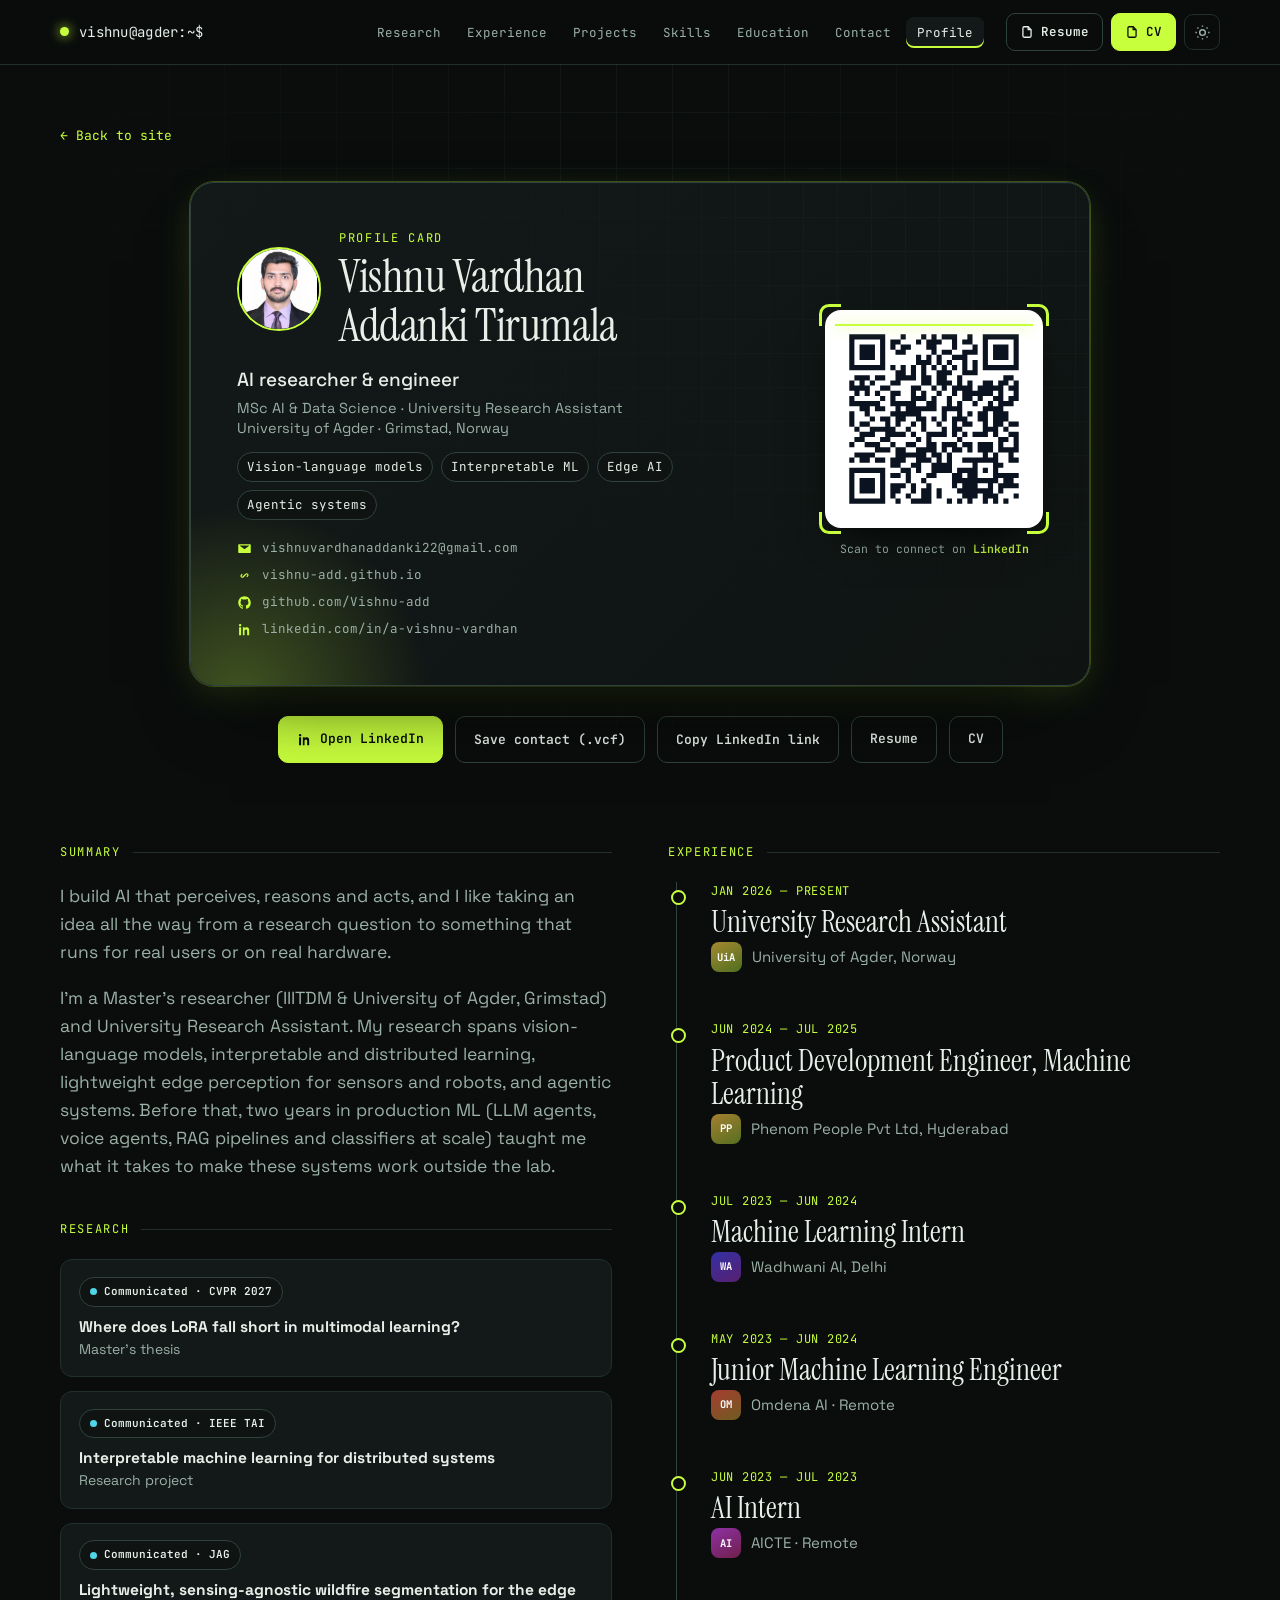
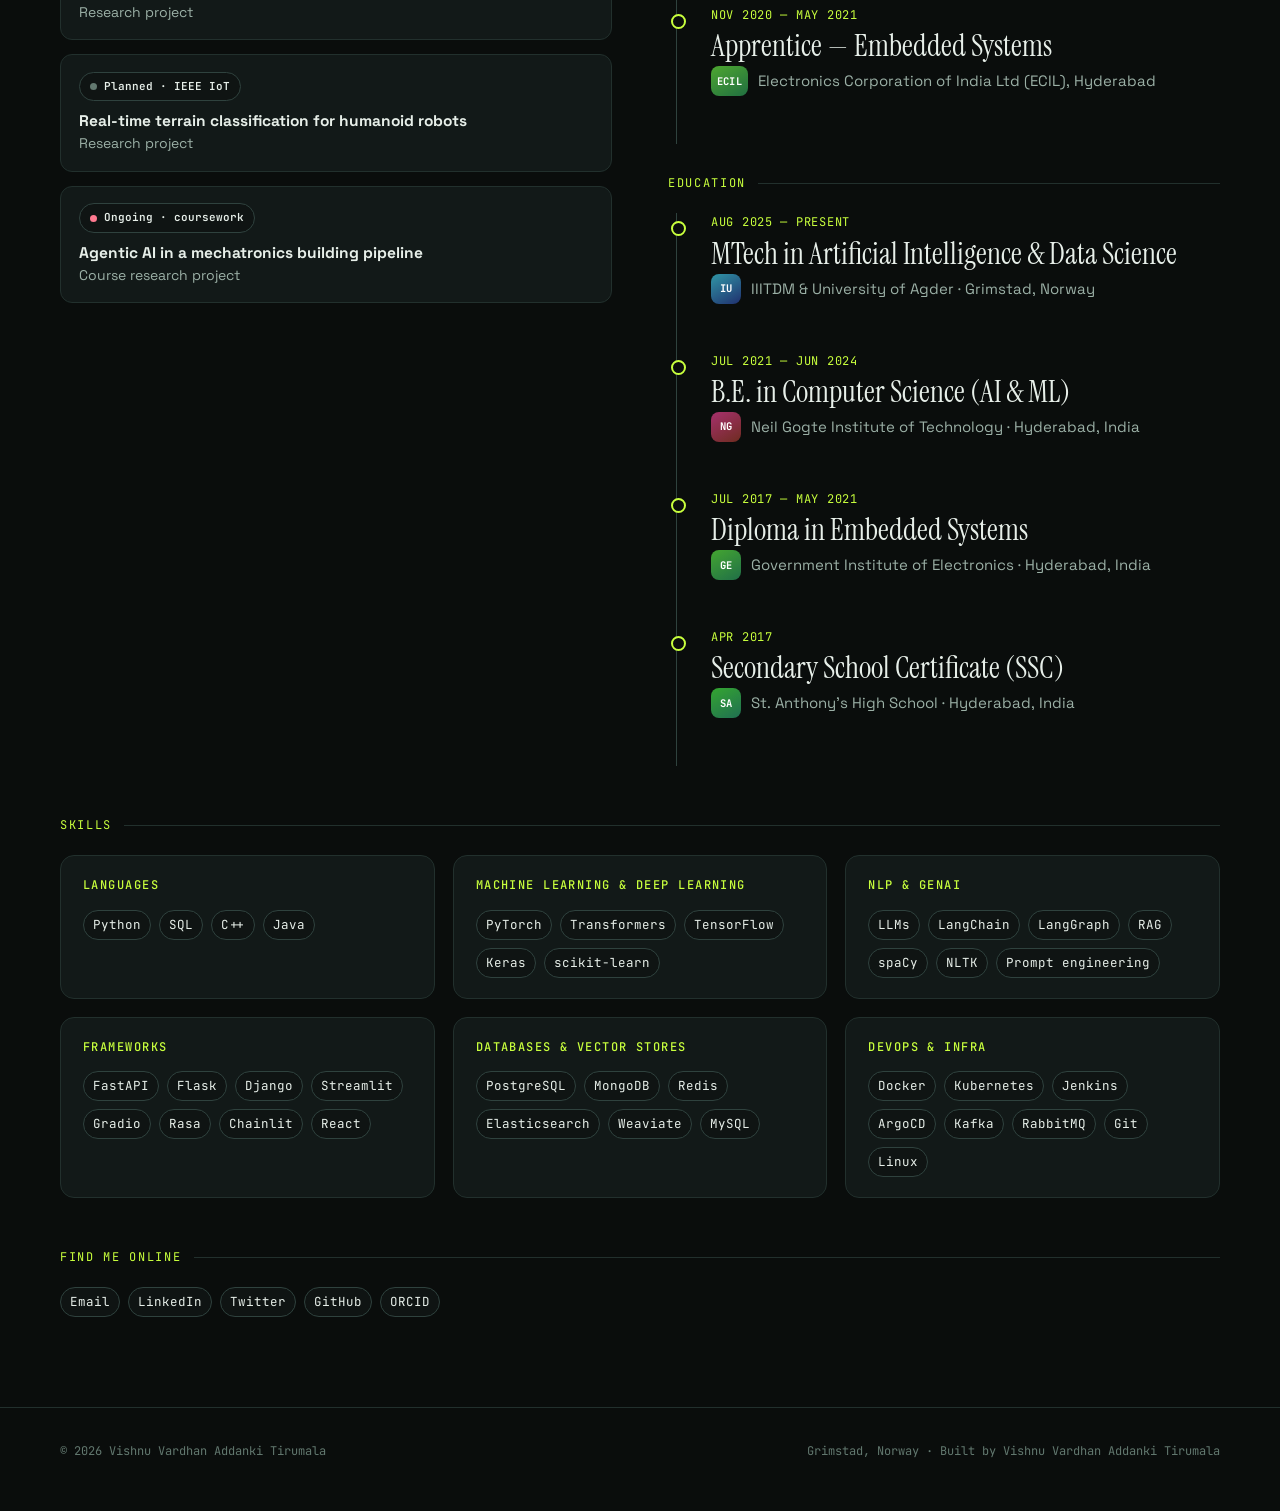
==== card.html @ 2f222a6d "Redesign research thumbnails, add profile card page with LinkedIn QR Co-Authored-By: Claude Sonnet 5" ====
<!DOCTYPE html>
<html lang="en" data-theme="dark">
<head>
<script>(function(){try{var t=localStorage.getItem('theme');if(t!=='light'&&t!=='dark'){t='dark';}document.documentElement.setAttribute('data-theme',t);}catch(e){}})();</script>
<meta charset="UTF-8">
<meta name="viewport" content="width=device-width, initial-scale=1.0">
<title>Profile card — Vishnu Vardhan Addanki Tirumala</title>
<meta name="description" content="AI researcher working on vision-language models, interpretable ML, edge perception and agentic systems. MSc AI & Data Science, University of Agder.">
<meta property="og:title" content="Vishnu Vardhan Addanki Tirumala — AI researcher">
<meta property="og:description" content="AI researcher working on vision-language models, interpretable ML, edge perception and agentic systems. MSc AI & Data Science, University of Agder.">
<meta property="og:image" content="assets/vishnu.jpg">
<link rel="icon" href="data:image/svg+xml,%3Csvg xmlns='http://www.w3.org/2000/svg' viewBox='0 0 32 32'%3E%3Crect width='32' height='32' rx='8' fill='%230a0d0c'/%3E%3Ccircle cx='16' cy='16' r='6' fill='%23c8ff3d'/%3E%3C/svg%3E">
<link rel="preconnect" href="https://fonts.googleapis.com">
<link rel="preconnect" href="https://fonts.gstatic.com" crossorigin>
<link href="https://fonts.googleapis.com/css2?family=Instrument+Serif:ital@0;1&family=JetBrains+Mono:wght@400;500;600&family=Space+Grotesk:wght@400;500;600&display=swap" rel="stylesheet">
<link rel="stylesheet" href="style.css">
</head>
<body data-page="card">
<nav class="top" id="nav"></nav>
<main id="app"></main>
<footer id="footer"></footer>
<script src="app.js"></script>
</body>
</html>
---- style.css ----
/* ============================================================
   Vishnu Vardhan Addanki Tirumala — research portfolio
   "Lab notebook meets oscilloscope": ink-dark canvas, phosphor
   lime + signal cyan, mono labels, serif display.
   ============================================================ */
:root{
  --bg:#0a0d0c; --bg2:#0f1413; --card:#121918; --card2:#172120;
  --line:#22302d; --line2:#2f423e;
  --text:#e7efe9; --dim:#9bb0a6; --faint:#62786f;
  --acc:#c8ff3d; --acc-ink:#0a0d0c; --sig:#4fd6e8; --warn:#ffb454; --pink:#ff7a90;
  --glow:0 0 0 1px rgba(200,255,61,.25),0 10px 40px -10px rgba(200,255,61,.25);
  --serif:'Instrument Serif',Georgia,'Times New Roman',serif;
  --sans:'Space Grotesk',system-ui,-apple-system,'Segoe UI',sans-serif;
  --mono:'JetBrains Mono',ui-monospace,'SFMono-Regular',Menlo,Consolas,monospace;
  --r:14px;
}
:root[data-theme="light"]{
  --bg:#eef2f9; --bg2:#e3e9f4; --card:#ffffff; --card2:#f3f6fc;
  --line:#d3dcec; --line2:#b4c1da;
  --text:#0e1a30; --dim:#43536e; --faint:#74849f;
  --acc:#2f4dff; --acc-ink:#ffffff; --sig:#0b8f86; --warn:#c45f00; --pink:#d3306b;
  --glow:0 0 0 1px rgba(47,77,255,.28),0 12px 34px -12px rgba(47,77,255,.35);
}
*{box-sizing:border-box;margin:0;padding:0}
html{scroll-behavior:smooth;scroll-padding-top:84px}
body{background:var(--bg);color:var(--text);font-family:var(--sans);font-size:17px;line-height:1.6;
  -webkit-font-smoothing:antialiased;overflow-x:hidden}
body::before{content:"";position:fixed;inset:0;pointer-events:none;z-index:0;opacity:.5;
  background-image:linear-gradient(var(--line) 1px,transparent 1px),linear-gradient(90deg,var(--line) 1px,transparent 1px);
  background-size:56px 56px;
  -webkit-mask-image:radial-gradient(ellipse at 50% 0%,#000 0%,transparent 70%);mask-image:radial-gradient(ellipse at 50% 0%,#000 0%,transparent 70%);
  opacity:.35}
a{color:inherit;text-decoration:none}
img,video,svg{max-width:100%;display:block}
::selection{background:var(--acc);color:var(--acc-ink)}
.wrap{width:min(1160px,100% - 40px);margin-inline:auto;position:relative;z-index:1}
code{font-family:var(--mono);font-size:.86em;background:var(--card2);border:1px solid var(--line);padding:1px 6px;border-radius:6px}

#progress{position:fixed;top:0;left:0;height:3px;width:0;background:linear-gradient(90deg,var(--acc),var(--sig));z-index:100}

/* ---------- nav ---------- */
nav.top{position:sticky;top:0;z-index:50;backdrop-filter:blur(14px);background:color-mix(in srgb,var(--bg) 78%,transparent);border-bottom:1px solid var(--line)}
nav.top .wrap{display:flex;align-items:center;gap:22px;height:64px}
.brand{font-family:var(--mono);font-size:14px;letter-spacing:.02em;display:flex;align-items:center;gap:10px;white-space:nowrap}
.brand i{width:9px;height:9px;border-radius:50%;background:var(--acc);box-shadow:0 0 12px var(--acc);animation:pulse 2.2s infinite}
@keyframes pulse{50%{opacity:.35;transform:scale(.8)}}
.links{display:flex;gap:4px;margin-left:auto;list-style:none}
.links a{font-family:var(--mono);font-size:12.5px;color:var(--dim);padding:7px 11px;border-radius:8px;transition:.2s}
.links a:hover,.links a.active{color:var(--text);background:var(--card)}
.links a.active{box-shadow:inset 0 -2px 0 var(--acc)}
.nav-right{display:flex;align-items:center;gap:8px}
.icon-btn{width:36px;height:36px;border-radius:9px;border:1px solid var(--line);display:grid;place-items:center;color:var(--dim);background:transparent;cursor:pointer;transition:.2s}
.icon-btn:hover{color:var(--acc);border-color:var(--acc)}
.icon-btn svg{width:17px;height:17px}
:root[data-theme="light"] .i-sun{display:none}
:root:not([data-theme="light"]) .i-moon{display:none}
.menu-toggle{display:none}


/* ---------- buttons / labels ---------- */
.btn{display:inline-flex;align-items:center;gap:8px;font-family:var(--mono);font-size:13px;font-weight:600;padding:12px 18px;border-radius:10px;border:1px solid var(--line2);color:var(--text);background:transparent;cursor:pointer;transition:.2s}
.btn:hover{border-color:var(--acc);color:var(--acc);transform:translateY(-2px)}
.btn.primary{background:var(--acc);color:var(--acc-ink);border-color:var(--acc)}
.btn.primary:hover{color:var(--acc-ink);box-shadow:var(--glow)}
.btn svg{width:15px;height:15px}
.eyebrow{font-family:var(--mono);font-size:12px;letter-spacing:.14em;text-transform:uppercase;color:var(--acc)}
.sec-head{display:flex;align-items:baseline;gap:16px;margin-bottom:14px}
.sec-head .idx{font-family:var(--mono);font-size:13px;color:var(--acc)}
h1,h2,h3{font-family:var(--serif);font-weight:400;line-height:1.05;letter-spacing:-.01em}
h2{font-size:clamp(38px,5vw,60px)}
.lede{max-width:700px;color:var(--dim);font-size:18px;margin-bottom:40px}
section{padding:96px 0;position:relative}

/* ---------- hero ---------- */
.hero{min-height:calc(100vh - 64px);display:flex;align-items:center;padding:60px 0 40px;position:relative;overflow:hidden}
#net{position:absolute;inset:0;width:100%;height:100%;z-index:0}
.hero .wrap{display:grid;grid-template-columns:1.35fr .65fr;gap:48px;align-items:center}
.hero h1{font-size:clamp(48px,8vw,104px);margin:18px 0 8px}
.hero h1 em{font-style:italic;color:var(--acc)}
.typed{font-family:var(--mono);font-size:clamp(16px,2.2vw,22px);color:var(--text);min-height:36px;margin-bottom:22px}
.typed .w{color:var(--sig);border-right:2px solid var(--sig);padding-right:3px;animation:caret .8s steps(1) infinite}
@keyframes caret{50%{border-color:transparent}}
.hero .sub{max-width:640px;color:var(--dim);font-size:18px;margin-bottom:30px}
.cta{display:flex;flex-wrap:wrap;gap:12px}
.portrait{position:relative;justify-self:center;width:min(100%,320px);aspect-ratio:1}
.portrait .ring{position:absolute;inset:-14px;border-radius:50%;border:1px dashed var(--line2);animation:spin 40s linear infinite}
.portrait .ring2{position:absolute;inset:-34px;border-radius:50%;border:1px solid var(--line);animation:spin 70s linear infinite reverse}
.portrait .ring2::after,.portrait .ring::after{content:"";position:absolute;top:8%;left:50%;width:10px;height:10px;border-radius:50%;background:var(--acc);box-shadow:0 0 14px var(--acc)}
.portrait .ring2::after{background:var(--sig);box-shadow:0 0 14px var(--sig);top:auto;bottom:6%}
@keyframes spin{to{transform:rotate(360deg)}}
.portrait img{width:100%;height:100%;object-fit:cover;border-radius:50%;border:3px solid var(--line2);filter:saturate(.95) contrast(1.03)}
.portrait .tag{position:absolute;font-family:var(--mono);font-size:11px;background:var(--card);border:1px solid var(--line2);padding:5px 9px;border-radius:7px;color:var(--dim);animation:float 6s ease-in-out infinite}
.portrait .t1{left:-28px;top:12%}.portrait .t2{right:-34px;top:46%;animation-delay:-2s}.portrait .t3{left:6%;bottom:-6px;animation-delay:-4s}
.portrait .tag b{color:var(--acc);font-weight:500}
@keyframes float{50%{transform:translateY(-8px)}}
.stats{display:grid;grid-template-columns:repeat(4,1fr);gap:0;margin-top:56px;border:1px solid var(--line);border-radius:var(--r);background:color-mix(in srgb,var(--card) 80%,transparent);backdrop-filter:blur(6px);overflow:hidden}
.stat{padding:22px 24px;border-right:1px solid var(--line)}
.stat:last-child{border:0}
.stat b{display:block;font-family:var(--serif);font-size:52px;line-height:1;color:var(--acc)}
.stat span{display:block;font-size:14px;margin-top:6px}
.stat small{font-family:var(--mono);font-size:11px;color:var(--faint)}
.scroll-hint{position:absolute;bottom:14px;left:50%;font-family:var(--mono);font-size:11px;color:var(--faint);letter-spacing:.2em;z-index:1;display:none}

/* marquee */
.marquee{border-block:1px solid var(--line);background:var(--bg2);overflow:hidden;position:relative;z-index:1}
.marquee .track{display:flex;gap:44px;width:max-content;padding:16px 0;animation:marq 38s linear infinite;font-family:var(--mono);font-size:13px;color:var(--dim);text-transform:uppercase;letter-spacing:.12em}
.marquee:hover .track{animation-play-state:paused}
.marquee span::before{content:"◆";color:var(--acc);margin-right:44px;font-size:9px;vertical-align:middle}
@keyframes marq{to{transform:translateX(-50%)}}

/* ---------- about ---------- */
.about-grid{display:grid;grid-template-columns:1fr 1fr;gap:56px;align-items:start}
.about-grid p{color:var(--dim);margin-bottom:18px;font-size:18px}
.about-grid p:first-child{color:var(--text);font-family:var(--serif);font-size:30px;line-height:1.2}
.term{background:#070a09;border:1px solid var(--line2);border-radius:var(--r);font-family:var(--mono);font-size:13px;overflow:hidden;box-shadow:0 30px 60px -30px #000}
:root[data-theme="light"] .term{background:#0e1a30;color:#dfe7f5;border-color:#243556}
.term-bar{display:flex;gap:7px;padding:11px 14px;border-bottom:1px solid #1d2a26;align-items:center;color:#7d948a;font-size:11.5px}
.term-bar i{width:10px;height:10px;border-radius:50%;background:#2a3a35}
.term-bar i:nth-child(1){background:#ff5f57}.term-bar i:nth-child(2){background:#febc2e}.term-bar i:nth-child(3){background:#28c840}
.term-bar span{margin-left:8px}
.term pre{padding:18px 18px 22px;white-space:pre-wrap;line-height:1.75;color:#cfe0d6}
.term .k{color:#c8ff3d}.term .s{color:#4fd6e8}.term .c{color:#62786f}.term .n{color:#ffb454}

/* ---------- research cards ---------- */
.r-grid{display:grid;grid-template-columns:repeat(6,1fr);gap:22px}
.r-card{grid-column:span 2;background:var(--card);border:1px solid var(--line);border-radius:var(--r);overflow:hidden;display:flex;flex-direction:column;transition:transform .25s,border-color .25s,box-shadow .25s;will-change:transform}
.r-card:nth-child(1),.r-card:nth-child(2){grid-column:span 3}
.r-card:hover{border-color:var(--acc);box-shadow:var(--glow)}
.r-thumb{position:relative;aspect-ratio:16/9;background:radial-gradient(120% 120% at 20% 0%,var(--card2),var(--bg2));border-bottom:1px solid var(--line);overflow:hidden}
.r-card:nth-child(1) .r-thumb,.r-card:nth-child(2) .r-thumb{aspect-ratio:2/1}
.r-thumb svg{width:100%;height:100%}
.r-thumb::after{content:"";position:absolute;inset:0;background:linear-gradient(transparent 60%,color-mix(in srgb,var(--card) 70%,transparent));pointer-events:none}
.r-top{display:flex;align-items:center;gap:10px;flex-wrap:wrap}
.badge{font-family:var(--mono);font-size:11px;font-weight:600;padding:5px 10px;border-radius:99px;display:inline-flex;align-items:center;gap:7px;background:var(--bg2);border:1px solid var(--line2);color:var(--text)}
.badge i{width:7px;height:7px;border-radius:50%;background:var(--warn)}
.badge.accepted i{background:var(--acc);box-shadow:0 0 8px var(--acc)}
.badge.review i{background:var(--sig);animation:pulse 1.8s infinite}
.badge.planned i{background:var(--faint)}
.badge.ongoing i{background:var(--pink);animation:pulse 1.4s infinite}
.r-body{padding:22px 24px 24px;display:flex;flex-direction:column;gap:10px;flex:1}
.r-kind{font-family:var(--mono);font-size:11.5px;color:var(--faint);text-transform:uppercase;letter-spacing:.1em}
.r-card h3{font-size:29px;line-height:1.08}
.r-card p{color:var(--dim);font-size:15.5px}
.tags{display:flex;flex-wrap:wrap;gap:7px;margin-top:auto;padding-top:8px}
.tags span,.chip{font-family:var(--mono);font-size:11.5px;padding:4px 9px;border:1px solid var(--line2);border-radius:99px;color:var(--dim);transition:.2s}
.r-venue{font-family:var(--mono);font-size:12px;color:var(--sig)}
.pub{margin-top:34px;border:1px solid var(--line);border-left:3px solid var(--acc);border-radius:10px;padding:18px 22px;background:var(--card);display:flex;gap:18px;align-items:center;flex-wrap:wrap}
.pub b{font-family:var(--serif);font-weight:400;font-size:23px;flex:1 1 360px;line-height:1.2}
.pub span{font-family:var(--mono);font-size:12px;color:var(--dim)}
.pub .ok{color:var(--acc)}

/* pipeline */
.pipe{display:grid;grid-template-columns:repeat(4,1fr);margin-top:34px;border:1px solid var(--line);border-radius:var(--r);overflow:hidden}
.pipe div{padding:16px 20px;border-right:1px solid var(--line);background:var(--card);position:relative}
.pipe div:last-child{border:0}
.pipe small{font-family:var(--mono);font-size:11px;color:var(--faint);text-transform:uppercase;letter-spacing:.1em}
.pipe b{display:block;font-family:var(--serif);font-weight:400;font-size:34px;color:var(--acc);line-height:1.1}
.pipe p{font-size:13px;color:var(--dim);line-height:1.35}

/* ---------- timeline ---------- */
.tl{position:relative;border-left:1px solid var(--line2);margin-left:8px}
.tl-item{position:relative;padding:0 0 38px 34px}
.tl-item::before{content:"";position:absolute;left:-6px;top:8px;width:11px;height:11px;border-radius:50%;background:var(--bg);border:2px solid var(--acc);transition:.2s}
.tl-item:hover::before{background:var(--acc);box-shadow:0 0 14px var(--acc)}
.tl-date{font-family:var(--mono);font-size:12px;color:var(--acc);letter-spacing:.06em}
.tl-role{font-family:var(--serif);font-size:30px;line-height:1.1;margin:4px 0}
.tl-org{display:flex;align-items:center;gap:10px;color:var(--dim);font-size:15px;margin-bottom:10px}
.logo{display:inline-grid;place-items:center;min-width:30px;height:30px;padding:0 6px;border-radius:8px;font-family:var(--mono);font-size:10.5px;font-weight:700;color:#fff;letter-spacing:.02em}
.tl-item ul{list-style:none;color:var(--dim);font-size:15.5px;max-width:780px}
.tl-item li{padding-left:20px;position:relative;margin-bottom:6px}
.tl-item li::before{content:"›";position:absolute;left:2px;color:var(--acc);font-weight:700}

/* ---------- projects ---------- */
.filters{display:flex;flex-wrap:wrap;gap:8px;margin-bottom:28px}
.filters button{font-family:var(--mono);font-size:12.5px;padding:8px 14px;border-radius:99px;border:1px solid var(--line2);background:transparent;color:var(--dim);cursor:pointer;transition:.2s}
.filters button:hover{color:var(--text);border-color:var(--text)}
.filters button.on{background:var(--acc);color:var(--acc-ink);border-color:var(--acc);font-weight:600}
.p-grid{display:grid;grid-template-columns:repeat(auto-fill,minmax(320px,1fr));gap:22px}
.p-card{background:var(--card);border:1px solid var(--line);border-radius:var(--r);overflow:hidden;display:flex;flex-direction:column;transition:transform .25s,border-color .25s,box-shadow .25s;will-change:transform}
.p-card:hover{border-color:var(--acc);box-shadow:var(--glow)}
.p-card.hide{display:none}
.p-thumb{position:relative;aspect-ratio:16/10;overflow:hidden;background:var(--bg2);border-bottom:1px solid var(--line)}
.p-thumb img,.p-thumb video{width:100%;height:100%;object-fit:cover;object-position:top;transition:transform .6s cubic-bezier(.2,.7,.2,1)}
.p-card:hover .p-thumb img,.p-card:hover .p-thumb video{transform:scale(1.06)}
.p-thumb.gen{display:grid;place-items:center}
.p-thumb.gen::before{content:"";position:absolute;inset:0;background:var(--g);opacity:.9}
.p-thumb.gen::after{content:"";position:absolute;inset:0;background-image:radial-gradient(rgba(255,255,255,.25) 1px,transparent 1px);background-size:18px 18px;animation:drift 12s linear infinite}
@keyframes drift{to{background-position:18px 18px}}
.p-thumb.gen .em{position:relative;z-index:1;font-size:56px;filter:drop-shadow(0 8px 14px rgba(0,0,0,.35));transition:transform .4s}
.p-card:hover .p-thumb.gen .em{transform:scale(1.15) rotate(-6deg)}
.p-tag{position:absolute;top:12px;left:12px;z-index:2;font-family:var(--mono);font-size:11px;font-weight:600;padding:4px 10px;border-radius:99px;background:rgba(10,13,12,.82);color:var(--acc);border:1px solid var(--line2)}
:root[data-theme="light"] .p-tag{background:rgba(255,255,255,.94)}
.p-play{position:absolute;right:12px;bottom:12px;z-index:2;font-family:var(--mono);font-size:11px;background:var(--acc);color:var(--acc-ink);padding:3px 9px;border-radius:99px;font-weight:700}
.p-body{padding:18px 20px 20px;display:flex;flex-direction:column;gap:8px;flex:1}
.p-body h3{font-family:var(--sans);font-weight:600;font-size:18px;line-height:1.3;letter-spacing:0}
.p-body p{color:var(--dim);font-size:14.5px;display:-webkit-box;-webkit-line-clamp:3;-webkit-box-orient:vertical;overflow:hidden}
.p-more{margin-top:auto;padding-top:6px;font-family:var(--mono);font-size:12px;color:var(--acc)}
.p-more::after{content:" →";transition:margin .2s}.p-card:hover .p-more::after{margin-left:6px}

/* ---------- skills ---------- */
.sk-grid{display:grid;grid-template-columns:repeat(auto-fit,minmax(300px,1fr));gap:18px}
.sk{background:var(--card);border:1px solid var(--line);border-radius:var(--r);padding:20px 22px}
.sk h4{font-family:var(--mono);font-size:12px;font-weight:500;color:var(--acc);text-transform:uppercase;letter-spacing:.12em;margin-bottom:14px}
.sk .chips{display:flex;flex-wrap:wrap;gap:8px}
.chip{font-size:12.5px;color:var(--text);background:var(--bg2)}
.chip:hover{border-color:var(--acc);color:var(--acc);transform:translateY(-2px)}

/* ---------- credentials ---------- */
.two{display:grid;grid-template-columns:1fr 1fr;gap:56px}
.sub-h{font-family:var(--mono);font-size:12px;letter-spacing:.14em;text-transform:uppercase;color:var(--acc);margin:0 0 20px;display:flex;align-items:center;gap:12px}
.sub-h::after{content:"";flex:1;height:1px;background:var(--line)}
.cards{display:grid;gap:14px}
.mini{background:var(--card);border:1px solid var(--line);border-radius:12px;padding:16px 18px;transition:.2s}
.mini:hover{border-color:var(--line2);transform:translateX(4px)}
.mini b{display:block;font-size:15.5px;line-height:1.35}
.mini small{display:block;font-family:var(--mono);font-size:11.5px;color:var(--sig);margin:2px 0 4px}
.mini p{font-size:14px;color:var(--dim)}
details.cert{background:var(--card);border:1px solid var(--line);border-radius:12px;margin-bottom:10px}
details.cert summary{cursor:pointer;list-style:none;padding:14px 18px;display:flex;align-items:center;gap:12px;font-weight:600;font-size:15px}
details.cert summary::-webkit-details-marker{display:none}
details.cert summary::after{content:"+";margin-left:auto;font-family:var(--mono);color:var(--acc);font-size:18px;transition:.2s}
details.cert[open] summary::after{transform:rotate(45deg)}
details.cert summary em{font-style:normal;font-family:var(--mono);font-size:11px;color:var(--faint)}
details.cert ul{list-style:none;padding:0 18px 14px}
details.cert li{display:flex;justify-content:space-between;gap:12px;padding:7px 0;border-top:1px solid var(--line);font-size:14px;color:var(--dim)}
details.cert li span{font-family:var(--mono);font-size:11.5px;color:var(--faint);white-space:nowrap}
.lang{display:flex;flex-wrap:wrap;gap:10px;align-items:center;margin-bottom:10px}
.lang small{font-family:var(--mono);font-size:11.5px;color:var(--faint);width:120px}

/* ---------- contact ---------- */
.contact{background:linear-gradient(135deg,var(--card),var(--bg2));border:1px solid var(--line2);border-radius:22px;padding:clamp(28px,5vw,64px);position:relative;overflow:hidden;text-align:center}
.contact::before{content:"";position:absolute;width:520px;height:520px;right:-180px;top:-220px;border-radius:50%;background:radial-gradient(circle,color-mix(in srgb,var(--acc) 30%,transparent),transparent 70%);animation:float 9s ease-in-out infinite}
.contact h2{position:relative;font-size:clamp(36px,5.4vw,68px);max-width:820px;margin:12px auto 18px}
.contact p{position:relative;max-width:640px;margin:0 auto 28px;color:var(--dim);font-size:18px}
.contact .cta{justify-content:center;position:relative}
.soc{display:flex;justify-content:center;flex-wrap:wrap;gap:10px;margin-top:26px;position:relative}
.soc a{font-family:var(--mono);font-size:12.5px;padding:8px 14px;border:1px solid var(--line2);border-radius:99px;color:var(--dim);transition:.2s;display:flex;align-items:center;gap:8px}
.soc a:hover{color:var(--acc);border-color:var(--acc)}
.soc svg{width:14px;height:14px;fill:currentColor}
footer{padding:34px 0 50px;border-top:1px solid var(--line);color:var(--faint);font-family:var(--mono);font-size:12px;position:relative;z-index:1}
footer .wrap{display:flex;justify-content:space-between;gap:16px;flex-wrap:wrap}

/* ---------- reveal ---------- */
.rv{opacity:0;transform:translateY(26px);transition:opacity .7s ease,transform .7s cubic-bezier(.2,.7,.2,1)}
.rv.in{opacity:1;transform:none}
.no-js .rv{opacity:1;transform:none}

/* ---------- SVG thumbnail animation ---------- */
.fl{stroke-dasharray:5 7;animation:dash 1.1s linear infinite}
@keyframes dash{to{stroke-dashoffset:-24}}
.blink{animation:blink 2.4s ease-in-out infinite}
@keyframes blink{50%{opacity:.25}}
.scan{animation:scan 3.6s ease-in-out infinite}
@keyframes scan{0%,100%{transform:translateX(0)}50%{transform:translateX(250px)}}
.bob{animation:float 4s ease-in-out infinite}
.orbit{animation:spin 14s linear infinite}
.orbit.r{animation-direction:reverse;animation-duration:22s}
.spin{transform-box:fill-box;transform-origin:center;animation:spin 9s linear infinite}
.spin.r{animation-direction:reverse}
.fade-o{animation:fadeo 4s ease-in-out infinite}
@keyframes fadeo{0%,35%{opacity:1}55%,85%{opacity:.08}100%{opacity:1}}

/* ---------- project / cv pages ---------- */
.page-pad{padding:56px 0 90px}
.back{font-family:var(--mono);font-size:13px;color:var(--acc)}
.proj h1{font-size:clamp(38px,6vw,72px);margin:14px 0 24px}
.prose{max-width:760px;color:var(--dim);font-size:17.5px}
.prose>div{margin-bottom:18px}
.prose strong{color:var(--text)}
.prose a{color:var(--acc);text-decoration:underline}
.fig{margin:22px 0;border:1px solid var(--line);border-radius:12px;overflow:hidden;background:var(--card);cursor:zoom-in}
.fig img,.fig video{width:100%;max-height:560px;object-fit:contain;background:var(--bg2)}
.fig figcaption{font-family:var(--mono);font-size:12px;color:var(--faint);padding:10px 14px;border-top:1px solid var(--line)}
.thumbs{display:grid;grid-template-columns:repeat(auto-fill,minmax(180px,1fr));gap:12px;margin-top:14px}
.thumbs button{border:1px solid var(--line);background:var(--card);border-radius:10px;overflow:hidden;cursor:zoom-in;color:var(--dim);font-family:var(--mono);font-size:11px;text-align:left;transition:.2s}
.thumbs button:hover{border-color:var(--acc)}
.thumbs img{aspect-ratio:4/3;width:100%;object-fit:cover;object-position:top}
.thumbs span{display:block;padding:7px 9px}
.lb{position:fixed;inset:0;background:rgba(0,0,0,.92);z-index:200;display:none;place-items:center;padding:30px}
.lb.open{display:grid}
.lb img{max-height:88vh;max-width:92vw;object-fit:contain;border-radius:8px}
.lb button{position:absolute;background:var(--card);color:var(--text);border:1px solid var(--line2);width:44px;height:44px;border-radius:50%;font-size:20px;cursor:pointer}
.lb .x{top:20px;right:20px}.lb .pv{left:20px;top:50%}.lb .nx{right:20px;top:50%}
.lb p{position:absolute;bottom:20px;font-family:var(--mono);font-size:12px;color:#aab}

/* ---------- responsive ---------- */
@media (max-width:980px){
  .links{display:none;position:absolute;top:64px;left:0;right:0;flex-direction:column;background:var(--bg);border-bottom:1px solid var(--line);padding:10px 20px 16px}
  .links.open{display:flex}
  .menu-toggle{display:grid}
  nav.top .wrap{gap:10px}.nav-right{margin-left:auto}
  .hero .wrap{grid-template-columns:1fr}
  .portrait{width:200px;order:-1;justify-self:start;margin:10px 0 10px 14px}
  .portrait .t1,.portrait .t2{display:none}
  .stats{grid-template-columns:1fr 1fr}.stat:nth-child(2){border-right:0}.stat:nth-child(-n+2){border-bottom:1px solid var(--line)}
  .about-grid,.two{grid-template-columns:1fr;gap:34px}
  .r-grid{grid-template-columns:1fr 1fr}.r-card,.r-card:nth-child(1),.r-card:nth-child(2){grid-column:span 1}
  .r-card:nth-child(5){grid-column:span 2}
  .pipe{grid-template-columns:1fr 1fr}.pipe div:nth-child(2){border-right:0}.pipe div:nth-child(-n+2){border-bottom:1px solid var(--line)}
}
@media (max-width:640px){
  body{font-size:16px}
  section{padding:68px 0}
  .r-grid{grid-template-columns:1fr}.r-card:nth-child(5){grid-column:span 1}
  .btn-nav svg{display:none}
  .btn-nav{padding:8px 10px}
  .brand span{display:none}
  .stat b{font-size:40px}
}
@media (prefers-reduced-motion:reduce){
  *{animation:none!important;transition:none!important}
  .rv{opacity:1;transform:none}
}

.cv-sec{padding:0}

/* nav doc buttons */
.btn-nav{display:inline-flex;align-items:center;gap:7px;font-family:var(--mono);font-size:12.5px;font-weight:600;background:var(--acc);color:var(--acc-ink);border:1px solid var(--acc);border-radius:9px;padding:8px 13px;transition:.2s}
.btn-nav svg{width:14px;height:14px}
.btn-nav:hover{transform:translateY(-1px);box-shadow:var(--glow)}
.btn-nav.ghost{background:transparent;color:var(--text);border-color:var(--line2)}
.btn-nav.ghost:hover{color:var(--acc);border-color:var(--acc)}
:root[data-theme="light"] body::before{opacity:.5}
:root[data-theme="light"] .term pre{color:#dfe7f5}
:root[data-theme="light"] .term .k{color:#8fb0ff}:root[data-theme="light"] .term .s{color:#5fe0d2}:root[data-theme="light"] .term .n{color:#ffc680}

/* thumbnail animation helpers */
@keyframes cyc{0%,30%{opacity:1}36%,100%{opacity:0}}
@keyframes cyc2{0%,30%{opacity:1}36%,100%{opacity:.18}}
.cyc{animation:cyc 3.6s infinite}
.fl.cyc2{animation:dash 1.1s linear infinite,cyc2 3.6s infinite}
@keyframes swing{0%,100%{transform:rotate(-24deg)}50%{transform:rotate(24deg)}}
.swing{animation:swing 1.1s ease-in-out infinite}.swing.b{animation-delay:-.55s}
@keyframes walk{to{transform:translateX(-288px)}}
.walk{animation:walk 4s linear infinite}
@keyframes cg{0%,16%{opacity:1}20%,80%{opacity:.25}84%,100%{opacity:1}}
@keyframes cgr{0%,16%{opacity:.25}20%,48%{opacity:1}52%,100%{opacity:.25}}
@keyframes ct{0%,48%{opacity:.25}52%,80%{opacity:1}84%,100%{opacity:.25}}
.cg{animation:cg 4s linear infinite}.cgr{animation:cgr 4s linear infinite}.ct{animation:ct 4s linear infinite}

.spin[style*="transform-origin"]{transform-box:view-box}

/* ---------- profile / business card ---------- */
.card-stage{margin-top:34px;display:flex;flex-direction:column;align-items:center;gap:30px}
.bcard{position:relative;width:min(900px,100%);display:grid;grid-template-columns:1fr auto;gap:36px;align-items:center;padding:clamp(24px,4vw,46px);border-radius:24px;background:linear-gradient(135deg,var(--card),var(--bg2));border:1px solid var(--line2);overflow:hidden;box-shadow:0 40px 80px -40px #000,var(--glow)}
.bcard::before{content:"";position:absolute;inset:0;background-image:linear-gradient(var(--line) 1px,transparent 1px),linear-gradient(90deg,var(--line) 1px,transparent 1px);background-size:34px 34px;opacity:.35;-webkit-mask-image:radial-gradient(ellipse at 100% 0,#000,transparent 70%);mask-image:radial-gradient(ellipse at 100% 0,#000,transparent 70%)}
.bc-glow{position:absolute;width:380px;height:380px;left:-140px;bottom:-200px;border-radius:50%;background:radial-gradient(circle,color-mix(in srgb,var(--acc) 26%,transparent),transparent 70%);animation:float 9s ease-in-out infinite}
.bc-main,.bc-qr{position:relative}
.bc-id{display:flex;gap:18px;align-items:center;margin-bottom:18px}
.bc-id img{width:84px;height:84px;border-radius:50%;object-fit:cover;border:2px solid var(--acc)}
.bc-id h1{font-size:clamp(30px,4.2vw,46px);margin-top:4px}
.bc-role{font-size:19px;font-weight:500;line-height:1.4;margin-bottom:14px}
.bc-role span{display:block;margin-top:4px;color:var(--dim);font-size:14.5px;font-weight:400}
.bc-chips{display:flex;flex-wrap:wrap;gap:8px;margin-bottom:18px}
.bc-rows{display:grid;gap:7px;font-family:var(--mono);font-size:12.5px;color:var(--dim)}
.bc-row{display:flex;gap:10px;align-items:center}
.bc-row svg{width:15px;height:15px;color:var(--acc);flex:none}
.bc-qr{display:flex;flex-direction:column;align-items:center;gap:12px;font-family:var(--mono);font-size:11.5px;color:var(--dim);text-align:center}
.bc-qr strong{color:var(--acc);font-weight:600}
.qr-tile{position:relative;background:#fff;padding:14px;border-radius:16px;box-shadow:0 18px 40px -18px #000;transition:transform .3s}
.bc-qr:hover .qr-tile{transform:scale(1.04) rotate(-1.5deg)}
.qr-tile img{width:190px;height:190px;display:block}
.qr-tile i{position:absolute;width:22px;height:22px;border:3px solid var(--acc)}
.qr-tile .c1{top:-6px;left:-6px;border-right:0;border-bottom:0;border-radius:10px 0 0 0}
.qr-tile .c2{top:-6px;right:-6px;border-left:0;border-bottom:0;border-radius:0 10px 0 0}
.qr-tile .c3{bottom:-6px;left:-6px;border-right:0;border-top:0;border-radius:0 0 0 10px}
.qr-tile .c4{bottom:-6px;right:-6px;border-left:0;border-top:0;border-radius:0 0 10px 0}
.qr-scan{position:absolute;left:10px;right:10px;top:14px;height:2px;background:var(--acc);box-shadow:0 0 14px var(--acc);animation:qrscan 2.6s ease-in-out infinite}
@keyframes qrscan{0%,100%{transform:translateY(0)}50%{transform:translateY(186px)}}
.bc-actions{justify-content:center}
.card-page .mini .badge{margin-bottom:2px}
@media (max-width:760px){.bcard{grid-template-columns:1fr;gap:26px}.bc-qr{order:-1}.qr-tile img{width:170px;height:170px}.bc-id{flex-direction:column;align-items:flex-start}}

.card-page .chips{display:flex;flex-wrap:wrap;gap:8px}
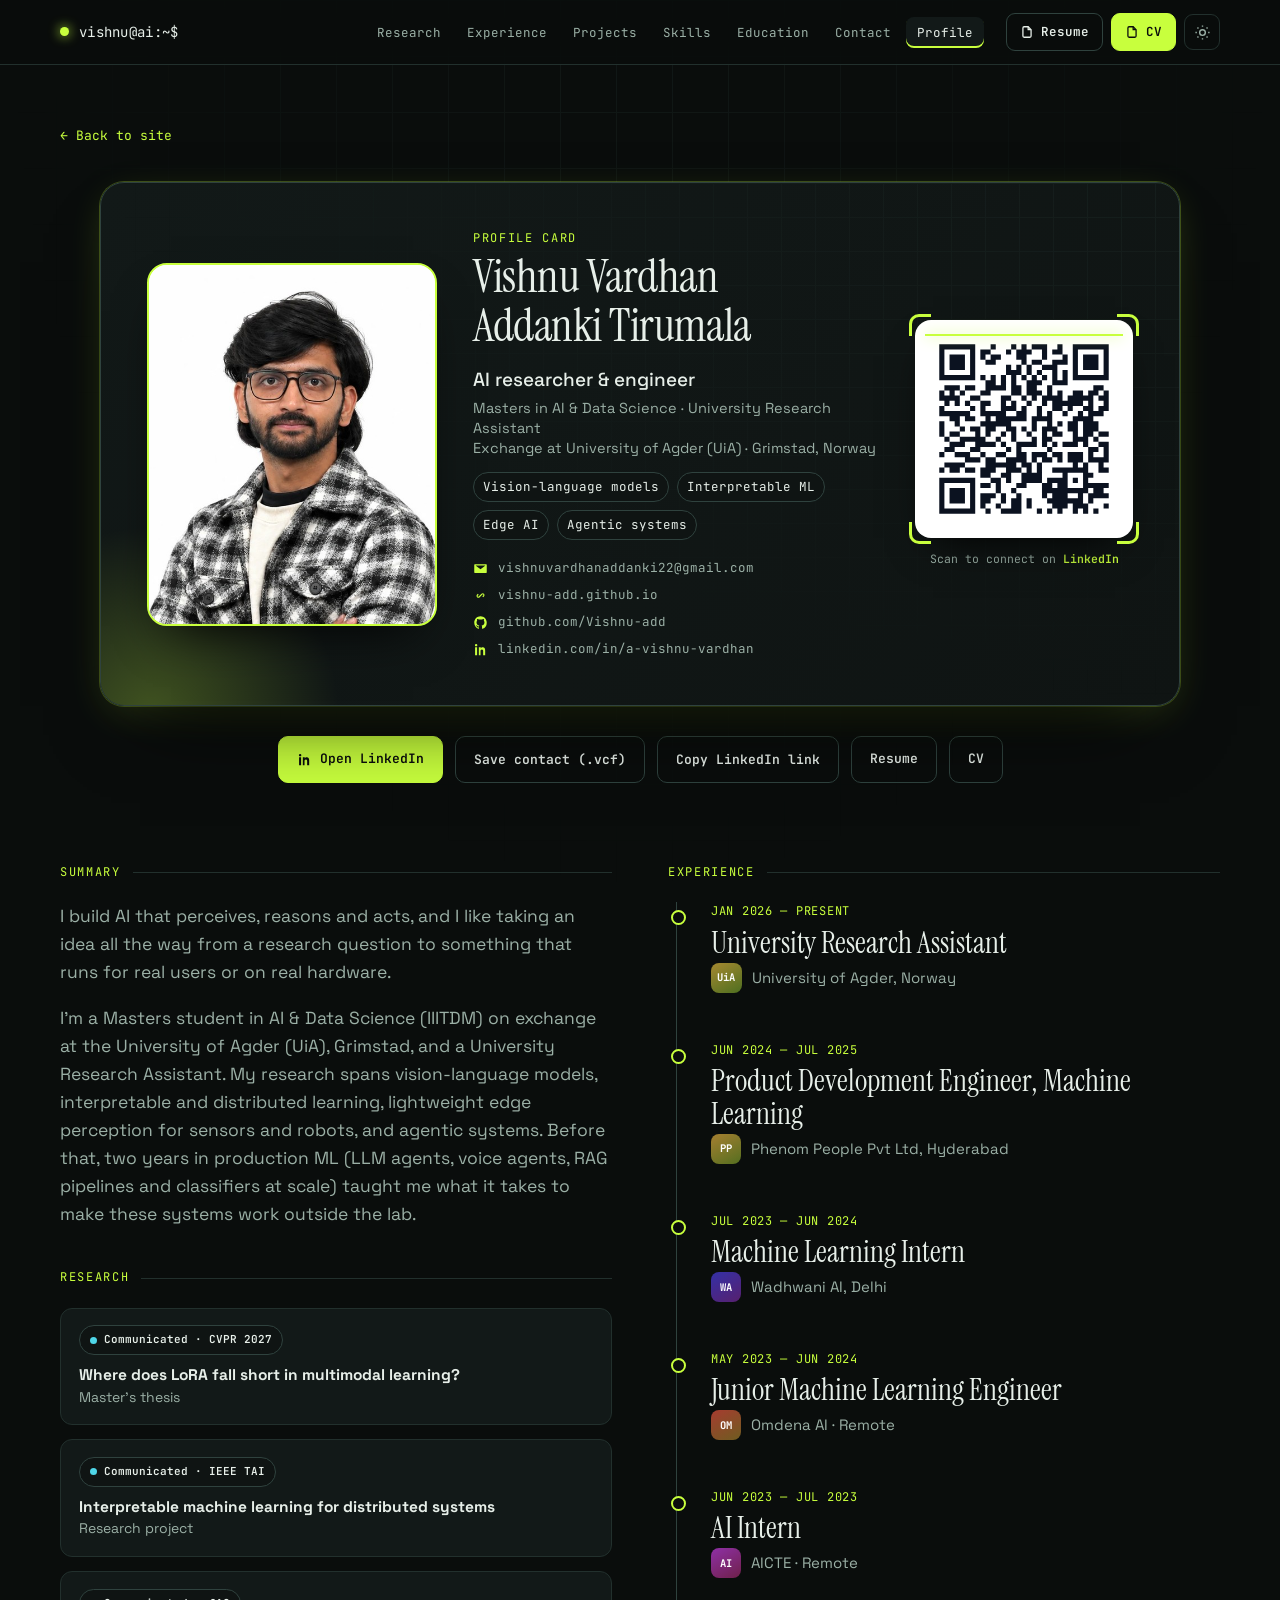
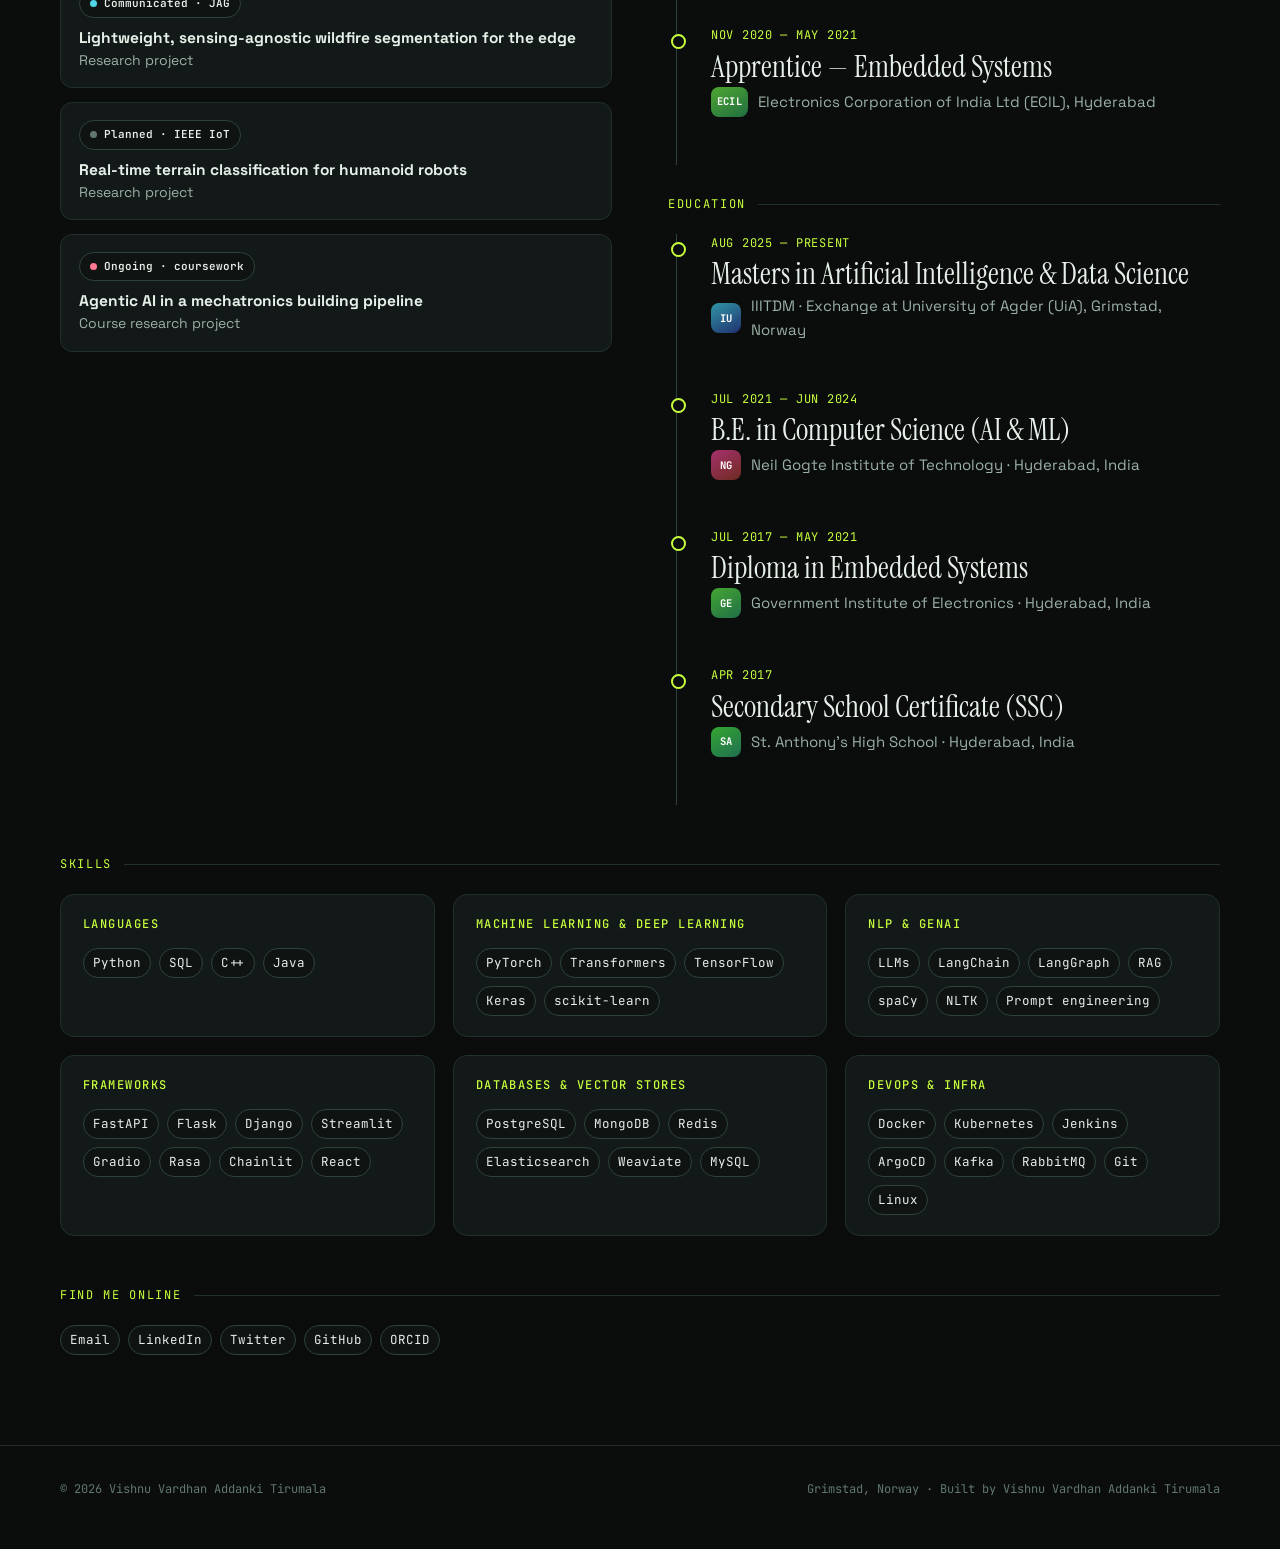
==== commit 16a276cf: "Compact research.py, vishnu@ai brand, Masters + UiA exchange wording Co-Authored-By: Claude Sonnet 5" ====
--- a/card.html
+++ b/card.html
@@ -5,9 +5,9 @@
 <meta charset="UTF-8">
 <meta name="viewport" content="width=device-width, initial-scale=1.0">
 <title>Profile card — Vishnu Vardhan Addanki Tirumala</title>
-<meta name="description" content="AI researcher working on vision-language models, interpretable ML, edge perception and agentic systems. MSc AI & Data Science, University of Agder.">
+<meta name="description" content="AI researcher working on vision-language models, interpretable ML, edge perception and agentic systems. Masters in AI & Data Science, exchange at the University of Agder (UiA).">
 <meta property="og:title" content="Vishnu Vardhan Addanki Tirumala — AI researcher">
-<meta property="og:description" content="AI researcher working on vision-language models, interpretable ML, edge perception and agentic systems. MSc AI & Data Science, University of Agder.">
+<meta property="og:description" content="AI researcher working on vision-language models, interpretable ML, edge perception and agentic systems. Masters in AI & Data Science, exchange at the University of Agder (UiA).">
 <meta property="og:image" content="assets/vishnu.jpg">
 <link rel="icon" href="data:image/svg+xml,%3Csvg xmlns='http://www.w3.org/2000/svg' viewBox='0 0 32 32'%3E%3Crect width='32' height='32' rx='8' fill='%230a0d0c'/%3E%3Ccircle cx='16' cy='16' r='6' fill='%23c8ff3d'/%3E%3C/svg%3E">
 <link rel="preconnect" href="https://fonts.googleapis.com">
--- a/style.css
+++ b/style.css
@@ -15,11 +15,11 @@
   --r:14px;
 }
 :root[data-theme="light"]{
-  --bg:#eef2f9; --bg2:#e3e9f4; --card:#ffffff; --card2:#f3f6fc;
-  --line:#d3dcec; --line2:#b4c1da;
-  --text:#0e1a30; --dim:#43536e; --faint:#74849f;
-  --acc:#2f4dff; --acc-ink:#ffffff; --sig:#0b8f86; --warn:#c45f00; --pink:#d3306b;
-  --glow:0 0 0 1px rgba(47,77,255,.28),0 12px 34px -12px rgba(47,77,255,.35);
+  --bg:#f3f5f4; --bg2:#e6ebe9; --card:#ffffff; --card2:#f6f8f7;
+  --line:#d5ddda; --line2:#b9c6c2;
+  --text:#13201d; --dim:#44554f; --faint:#789088;
+  --acc:#0e7c72; --acc-ink:#ffffff; --sig:#6a3fd1; --warn:#946200; --pink:#b3261e;
+  --glow:0 0 0 1px rgba(14,124,114,.3),0 12px 34px -12px rgba(14,124,114,.38);
 }
 *{box-sizing:border-box;margin:0;padding:0}
 html{scroll-behavior:smooth;scroll-padding-top:84px}
@@ -113,7 +113,7 @@
 .about-grid p{color:var(--dim);margin-bottom:18px;font-size:18px}
 .about-grid p:first-child{color:var(--text);font-family:var(--serif);font-size:30px;line-height:1.2}
 .term{background:#070a09;border:1px solid var(--line2);border-radius:var(--r);font-family:var(--mono);font-size:13px;overflow:hidden;box-shadow:0 30px 60px -30px #000}
-:root[data-theme="light"] .term{background:#0e1a30;color:#dfe7f5;border-color:#243556}
+:root[data-theme="light"] .term{background:#10201d;color:#e6f2ef;border-color:#25423d}
 .term-bar{display:flex;gap:7px;padding:11px 14px;border-bottom:1px solid #1d2a26;align-items:center;color:#7d948a;font-size:11.5px}
 .term-bar i{width:10px;height:10px;border-radius:50%;background:#2a3a35}
 .term-bar i:nth-child(1){background:#ff5f57}.term-bar i:nth-child(2){background:#febc2e}.term-bar i:nth-child(3){background:#28c840}
@@ -321,8 +321,8 @@
 .btn-nav.ghost{background:transparent;color:var(--text);border-color:var(--line2)}
 .btn-nav.ghost:hover{color:var(--acc);border-color:var(--acc)}
 :root[data-theme="light"] body::before{opacity:.5}
-:root[data-theme="light"] .term pre{color:#dfe7f5}
-:root[data-theme="light"] .term .k{color:#8fb0ff}:root[data-theme="light"] .term .s{color:#5fe0d2}:root[data-theme="light"] .term .n{color:#ffc680}
+:root[data-theme="light"] .term pre{color:#e6f2ef}
+:root[data-theme="light"] .term .k{color:#6ee7c8}:root[data-theme="light"] .term .s{color:#5fe0d2}:root[data-theme="light"] .term .n{color:#ffc680}
 
 /* thumbnail animation helpers */
 @keyframes cyc{0%,30%{opacity:1}36%,100%{opacity:0}}
@@ -342,7 +342,7 @@
 
 /* ---------- profile / business card ---------- */
 .card-stage{margin-top:34px;display:flex;flex-direction:column;align-items:center;gap:30px}
-.bcard{position:relative;width:min(900px,100%);display:grid;grid-template-columns:1fr auto;gap:36px;align-items:center;padding:clamp(24px,4vw,46px);border-radius:24px;background:linear-gradient(135deg,var(--card),var(--bg2));border:1px solid var(--line2);overflow:hidden;box-shadow:0 40px 80px -40px #000,var(--glow)}
+.bcard{position:relative;width:min(1080px,100%);display:grid;grid-template-columns:auto 1fr auto;gap:36px;align-items:center;padding:clamp(24px,4vw,46px);border-radius:24px;background:linear-gradient(135deg,var(--card),var(--bg2));border:1px solid var(--line2);overflow:hidden;box-shadow:0 40px 80px -40px #000,var(--glow)}
 .bcard::before{content:"";position:absolute;inset:0;background-image:linear-gradient(var(--line) 1px,transparent 1px),linear-gradient(90deg,var(--line) 1px,transparent 1px);background-size:34px 34px;opacity:.35;-webkit-mask-image:radial-gradient(ellipse at 100% 0,#000,transparent 70%);mask-image:radial-gradient(ellipse at 100% 0,#000,transparent 70%)}
 .bc-glow{position:absolute;width:380px;height:380px;left:-140px;bottom:-200px;border-radius:50%;background:radial-gradient(circle,color-mix(in srgb,var(--acc) 26%,transparent),transparent 70%);animation:float 9s ease-in-out infinite}
 .bc-main,.bc-qr{position:relative}
@@ -372,3 +372,38 @@
 @media (max-width:760px){.bcard{grid-template-columns:1fr;gap:26px}.bc-qr{order:-1}.qr-tile img{width:170px;height:170px}.bc-id{flex-direction:column;align-items:flex-start}}
 
 .card-page .chips{display:flex;flex-wrap:wrap;gap:8px}
+
+/* research.py panel */
+.term pre{font-size:12px;line-height:1.7;overflow-x:auto}
+.term .ln{display:inline-block;opacity:0}
+.term.in .ln{animation:lnin .4s ease forwards;animation-delay:calc(var(--i) * 70ms)}
+@keyframes lnin{from{opacity:0;transform:translateX(-6px)}to{opacity:1;transform:none}}
+.term .cur{display:inline-block;width:7px;height:14px;background:#c8ff3d;vertical-align:-2px;margin-left:2px;animation:caret .9s steps(1) infinite}
+:root[data-theme="light"] .term .cur{background:#6ee7c8}
+
+.term pre{white-space:pre;overflow-x:auto}
+
+/* project art thumbnails */
+.p-thumb.art{background:radial-gradient(120% 120% at 20% 0%,var(--card2),var(--bg2))}
+.p-thumb.art svg{width:100%;height:100%;transition:transform .6s cubic-bezier(.2,.7,.2,1)}
+.p-card:hover .p-thumb.art svg{transform:scale(1.05)}
+.p-body .p-tag{position:static;align-self:flex-start;background:var(--bg2);color:var(--acc);margin-bottom:2px;display:inline-block}
+@keyframes settle{0%,12%{transform:translate(var(--x),var(--y))}50%,84%{transform:none}100%{transform:translate(var(--x),var(--y))}}
+.settle{animation:settle 7s ease-in-out infinite}
+@keyframes scanv{0%,100%{transform:translateY(0)}50%{transform:translateY(120px)}}
+@keyframes scanv2{0%,100%{transform:translateY(0)}50%{transform:translateY(100px)}}
+@keyframes scanv3{0%,100%{transform:translateY(0)}50%{transform:translateY(74px)}}
+@keyframes scan5{0%,100%{transform:translateX(0)}50%{transform:translateX(296px)}}
+@keyframes needle{0%,100%{transform:rotate(-62deg)}50%{transform:rotate(62deg)}}
+.needle{transform-origin:236px 128px;transform-box:view-box;animation:needle 3.4s ease-in-out infinite}
+@keyframes ecg{to{stroke-dashoffset:0}}
+.ecg{animation:ecg 2.4s linear infinite}
+
+@keyframes ecg{to{stroke-dashoffset:0}}
+
+/* profile card: large portrait */
+.bc-photo{position:relative;width:clamp(230px,26vw,290px);aspect-ratio:4/5;border-radius:20px;overflow:hidden;border:2px solid var(--acc);box-shadow:0 24px 50px -24px #000;background:#fff}
+.bc-photo img{width:100%;height:100%;object-fit:cover;object-position:50% 18%;transition:transform .6s cubic-bezier(.2,.7,.2,1)}
+.bcard:hover .bc-photo img{transform:scale(1.04)}
+@media (max-width:980px){.bcard{grid-template-columns:auto 1fr}.bc-qr{grid-column:1 / -1;flex-direction:row;justify-content:center;gap:22px;order:0}}
+@media (max-width:760px){.bcard{grid-template-columns:1fr}.bc-photo{width:min(100%,320px);aspect-ratio:1;justify-self:center}.bc-qr{flex-direction:column;order:0}}
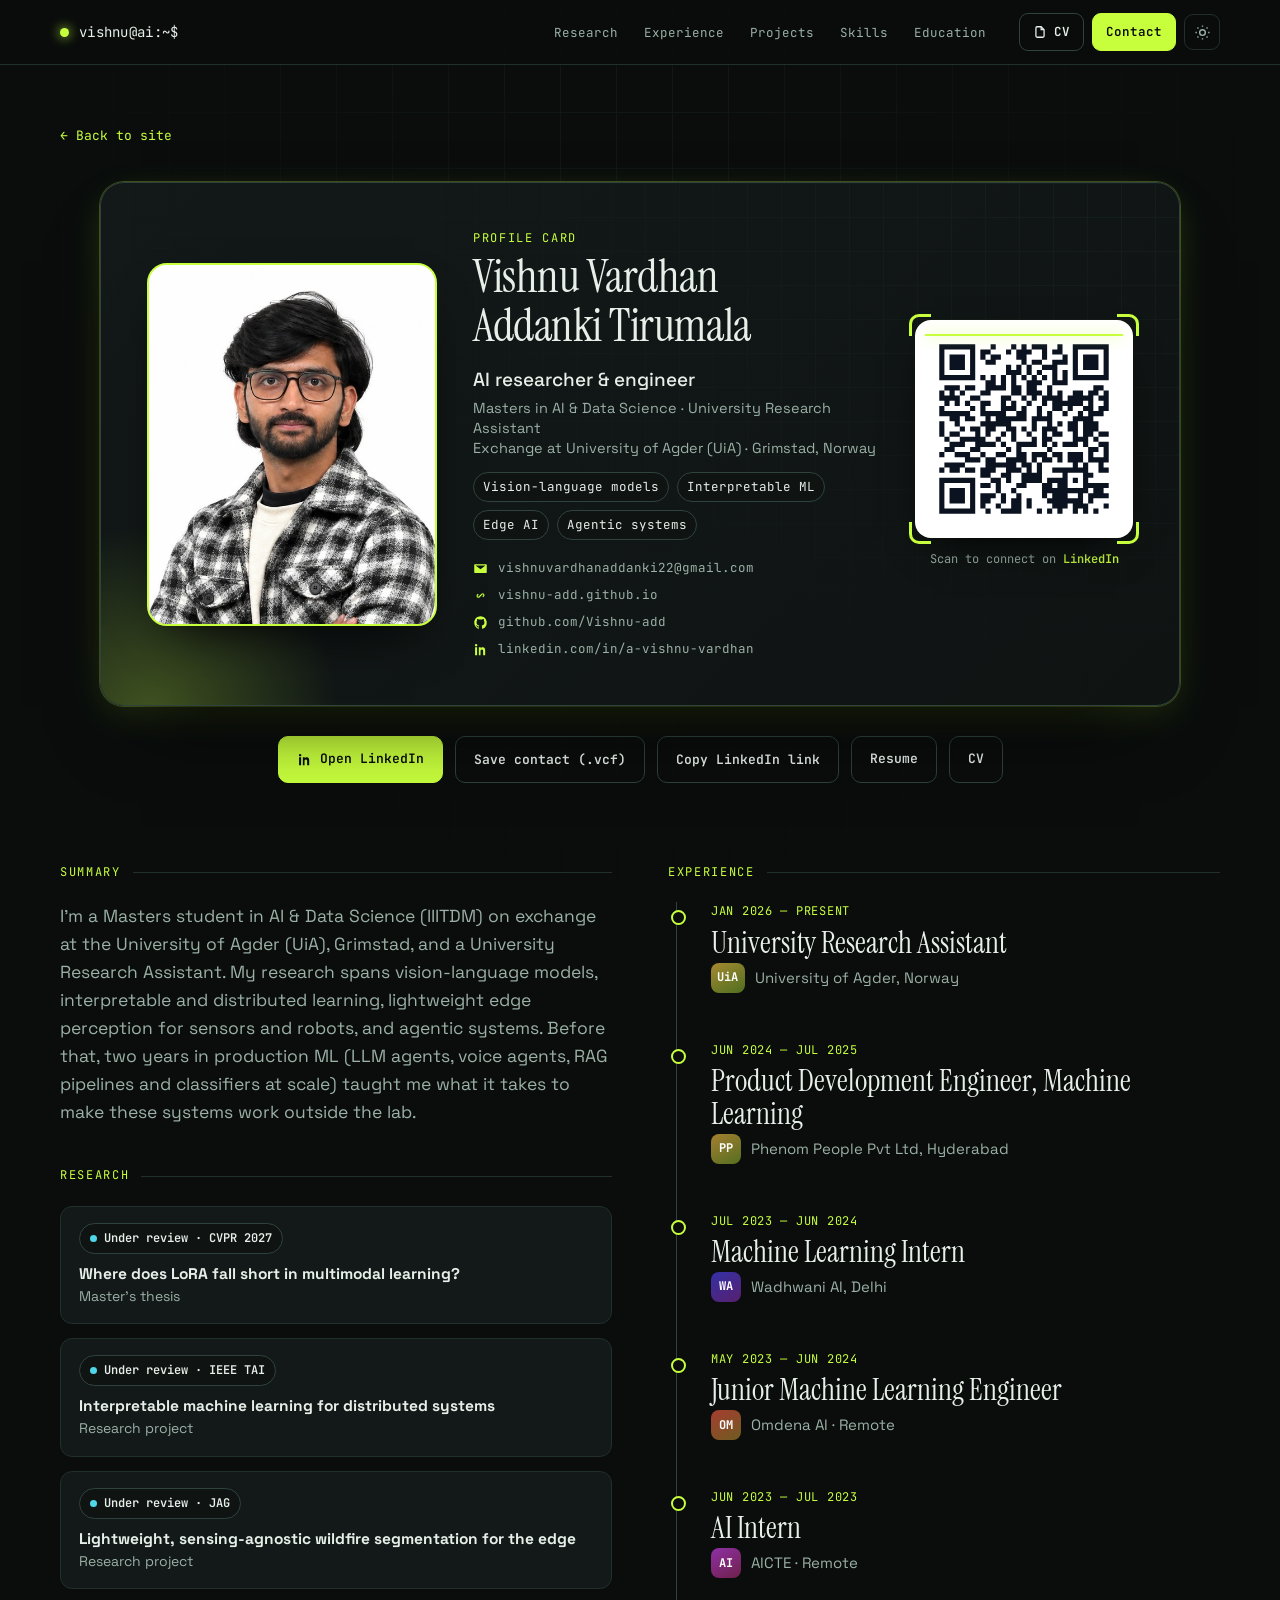
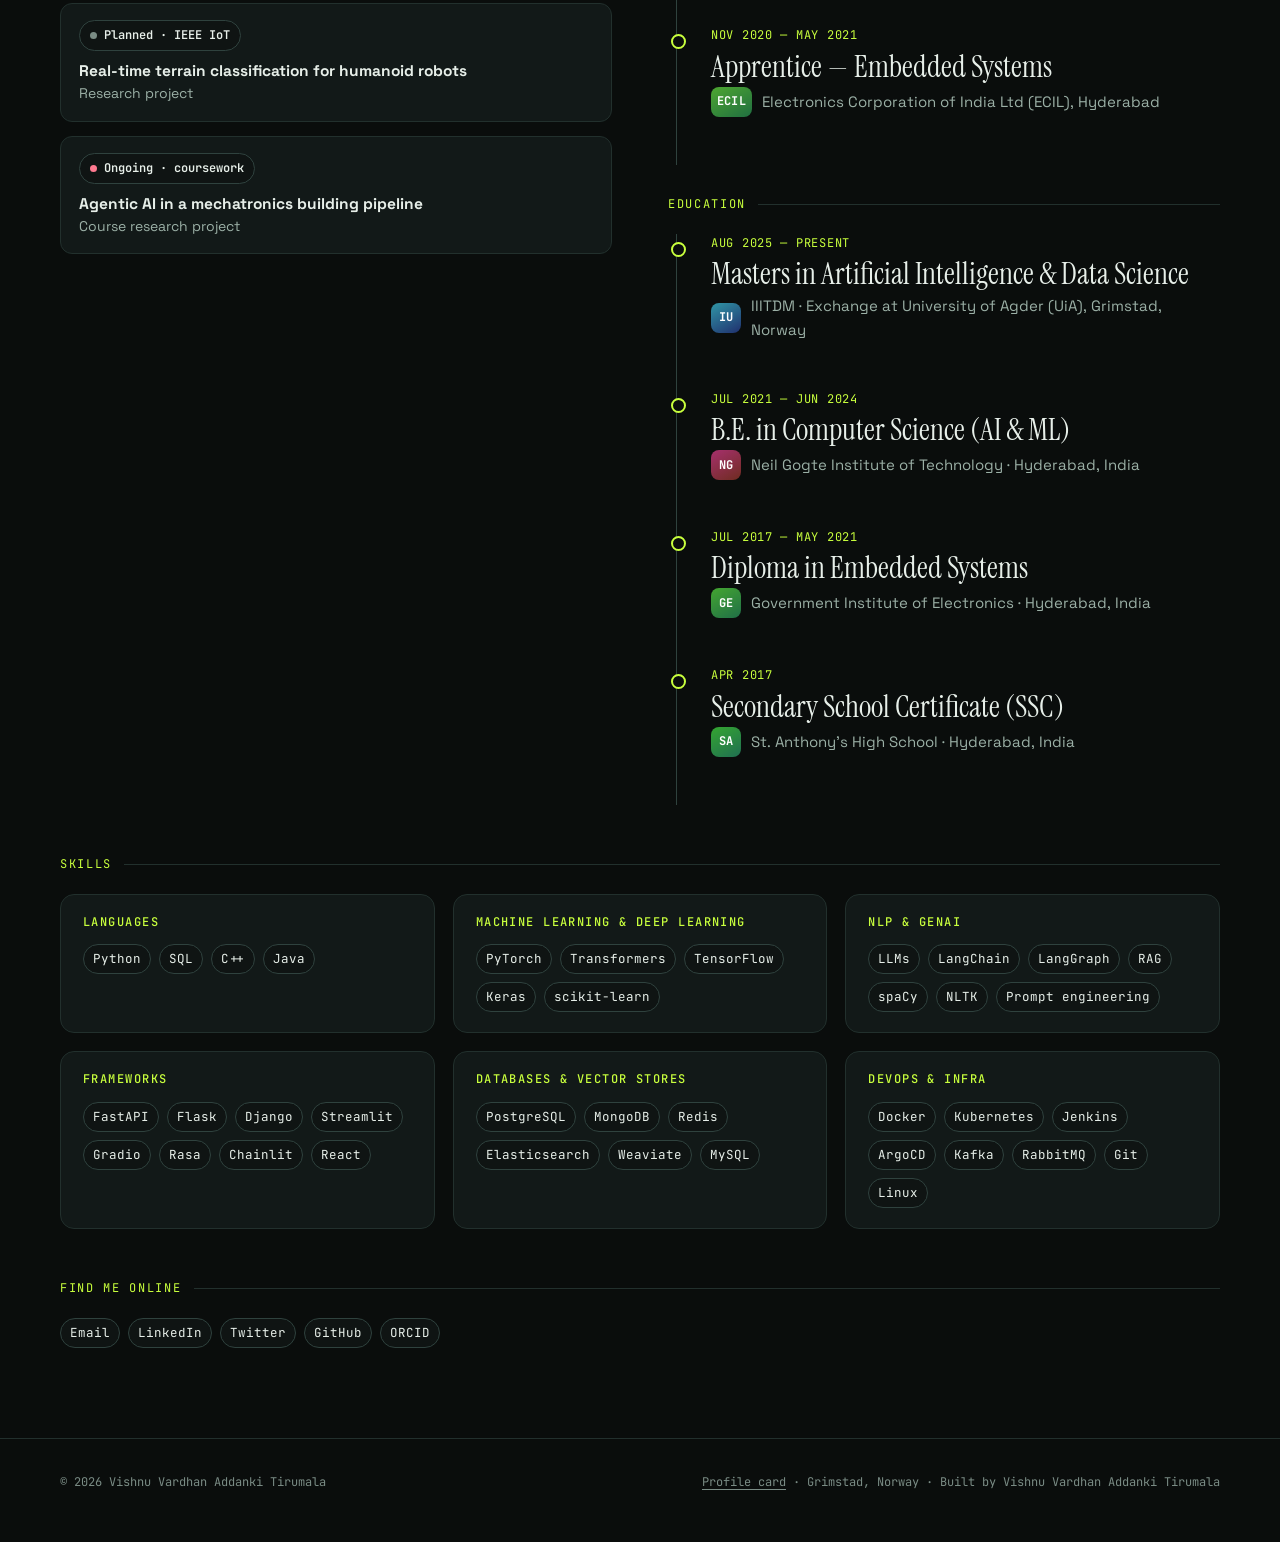
==== commit 3829dd40: "Streamline portfolio: tier projects, harden, fix a11y and media - Remove duplicated hero stats, marq" ====
--- a/card.html
+++ b/card.html
@@ -16,6 +16,7 @@
 <link rel="stylesheet" href="style.css">
 </head>
 <body data-page="card">
+<a class="skip" href="#app">Skip to content</a>
 <nav class="top" id="nav"></nav>
 <main id="app"></main>
 <footer id="footer"></footer>
--- a/style.css
+++ b/style.css
@@ -6,7 +6,7 @@
 :root{
   --bg:#0a0d0c; --bg2:#0f1413; --card:#121918; --card2:#172120;
   --line:#22302d; --line2:#2f423e;
-  --text:#e7efe9; --dim:#9bb0a6; --faint:#62786f;
+  --text:#e7efe9; --dim:#9bb0a6; --faint:#7a8c85;
   --acc:#c8ff3d; --acc-ink:#0a0d0c; --sig:#4fd6e8; --warn:#ffb454; --pink:#ff7a90;
   --glow:0 0 0 1px rgba(200,255,61,.25),0 10px 40px -10px rgba(200,255,61,.25);
   --serif:'Instrument Serif',Georgia,'Times New Roman',serif;
@@ -17,8 +17,8 @@
 :root[data-theme="light"]{
   --bg:#f3f5f4; --bg2:#e6ebe9; --card:#ffffff; --card2:#f6f8f7;
   --line:#d5ddda; --line2:#b9c6c2;
-  --text:#13201d; --dim:#44554f; --faint:#789088;
-  --acc:#0e7c72; --acc-ink:#ffffff; --sig:#6a3fd1; --warn:#946200; --pink:#b3261e;
+  --text:#13201d; --dim:#44554f; --faint:#5a6c66;
+  --acc:#0b6b62; --acc-ink:#ffffff; --sig:#6a3fd1; --warn:#946200; --pink:#b3261e;
   --glow:0 0 0 1px rgba(14,124,114,.3),0 12px 34px -12px rgba(14,124,114,.38);
 }
 *{box-sizing:border-box;margin:0;padding:0}
@@ -42,8 +42,7 @@
 nav.top{position:sticky;top:0;z-index:50;backdrop-filter:blur(14px);background:color-mix(in srgb,var(--bg) 78%,transparent);border-bottom:1px solid var(--line)}
 nav.top .wrap{display:flex;align-items:center;gap:22px;height:64px}
 .brand{font-family:var(--mono);font-size:14px;letter-spacing:.02em;display:flex;align-items:center;gap:10px;white-space:nowrap}
-.brand i{width:9px;height:9px;border-radius:50%;background:var(--acc);box-shadow:0 0 12px var(--acc);animation:pulse 2.2s infinite}
-@keyframes pulse{50%{opacity:.35;transform:scale(.8)}}
+.brand i{width:9px;height:9px;border-radius:50%;background:var(--acc);box-shadow:0 0 12px var(--acc)}
 .links{display:flex;gap:4px;margin-left:auto;list-style:none}
 .links a{font-family:var(--mono);font-size:12.5px;color:var(--dim);padding:7px 11px;border-radius:8px;transition:.2s}
 .links a:hover,.links a.active{color:var(--text);background:var(--card)}
@@ -89,37 +88,16 @@
 .portrait .ring2::after{background:var(--sig);box-shadow:0 0 14px var(--sig);top:auto;bottom:6%}
 @keyframes spin{to{transform:rotate(360deg)}}
 .portrait img{width:100%;height:100%;object-fit:cover;border-radius:50%;border:3px solid var(--line2);filter:saturate(.95) contrast(1.03)}
-.portrait .tag{position:absolute;font-family:var(--mono);font-size:11px;background:var(--card);border:1px solid var(--line2);padding:5px 9px;border-radius:7px;color:var(--dim);animation:float 6s ease-in-out infinite}
+.portrait .tag{position:absolute;font-family:var(--mono);font-size:12px;background:var(--card);border:1px solid var(--line2);padding:5px 9px;border-radius:7px;color:var(--dim);animation:float 6s ease-in-out infinite}
 .portrait .t1{left:-28px;top:12%}.portrait .t2{right:-34px;top:46%;animation-delay:-2s}.portrait .t3{left:6%;bottom:-6px;animation-delay:-4s}
 .portrait .tag b{color:var(--acc);font-weight:500}
 @keyframes float{50%{transform:translateY(-8px)}}
-.stats{display:grid;grid-template-columns:repeat(4,1fr);gap:0;margin-top:56px;border:1px solid var(--line);border-radius:var(--r);background:color-mix(in srgb,var(--card) 80%,transparent);backdrop-filter:blur(6px);overflow:hidden}
-.stat{padding:22px 24px;border-right:1px solid var(--line)}
-.stat:last-child{border:0}
-.stat b{display:block;font-family:var(--serif);font-size:52px;line-height:1;color:var(--acc)}
-.stat span{display:block;font-size:14px;margin-top:6px}
-.stat small{font-family:var(--mono);font-size:11px;color:var(--faint)}
-.scroll-hint{position:absolute;bottom:14px;left:50%;font-family:var(--mono);font-size:11px;color:var(--faint);letter-spacing:.2em;z-index:1;display:none}
-
-/* marquee */
-.marquee{border-block:1px solid var(--line);background:var(--bg2);overflow:hidden;position:relative;z-index:1}
-.marquee .track{display:flex;gap:44px;width:max-content;padding:16px 0;animation:marq 38s linear infinite;font-family:var(--mono);font-size:13px;color:var(--dim);text-transform:uppercase;letter-spacing:.12em}
-.marquee:hover .track{animation-play-state:paused}
-.marquee span::before{content:"◆";color:var(--acc);margin-right:44px;font-size:9px;vertical-align:middle}
-@keyframes marq{to{transform:translateX(-50%)}}
+.scroll-hint{position:absolute;bottom:14px;left:50%;font-family:var(--mono);font-size:12px;color:var(--faint);letter-spacing:.2em;z-index:1;display:none}
+
 
 /* ---------- about ---------- */
-.about-grid{display:grid;grid-template-columns:1fr 1fr;gap:56px;align-items:start}
+.about-grid{max-width:68ch}
 .about-grid p{color:var(--dim);margin-bottom:18px;font-size:18px}
-.about-grid p:first-child{color:var(--text);font-family:var(--serif);font-size:30px;line-height:1.2}
-.term{background:#070a09;border:1px solid var(--line2);border-radius:var(--r);font-family:var(--mono);font-size:13px;overflow:hidden;box-shadow:0 30px 60px -30px #000}
-:root[data-theme="light"] .term{background:#10201d;color:#e6f2ef;border-color:#25423d}
-.term-bar{display:flex;gap:7px;padding:11px 14px;border-bottom:1px solid #1d2a26;align-items:center;color:#7d948a;font-size:11.5px}
-.term-bar i{width:10px;height:10px;border-radius:50%;background:#2a3a35}
-.term-bar i:nth-child(1){background:#ff5f57}.term-bar i:nth-child(2){background:#febc2e}.term-bar i:nth-child(3){background:#28c840}
-.term-bar span{margin-left:8px}
-.term pre{padding:18px 18px 22px;white-space:pre-wrap;line-height:1.75;color:#cfe0d6}
-.term .k{color:#c8ff3d}.term .s{color:#4fd6e8}.term .c{color:#62786f}.term .n{color:#ffb454}
 
 /* ---------- research cards ---------- */
 .r-grid{display:grid;grid-template-columns:repeat(6,1fr);gap:22px}
@@ -131,18 +109,18 @@
 .r-thumb svg{width:100%;height:100%}
 .r-thumb::after{content:"";position:absolute;inset:0;background:linear-gradient(transparent 60%,color-mix(in srgb,var(--card) 70%,transparent));pointer-events:none}
 .r-top{display:flex;align-items:center;gap:10px;flex-wrap:wrap}
-.badge{font-family:var(--mono);font-size:11px;font-weight:600;padding:5px 10px;border-radius:99px;display:inline-flex;align-items:center;gap:7px;background:var(--bg2);border:1px solid var(--line2);color:var(--text)}
+.badge{font-family:var(--mono);font-size:12px;font-weight:600;padding:5px 10px;border-radius:99px;display:inline-flex;align-items:center;gap:7px;background:var(--bg2);border:1px solid var(--line2);color:var(--text)}
 .badge i{width:7px;height:7px;border-radius:50%;background:var(--warn)}
 .badge.accepted i{background:var(--acc);box-shadow:0 0 8px var(--acc)}
-.badge.review i{background:var(--sig);animation:pulse 1.8s infinite}
+.badge.review i{background:var(--sig)}
 .badge.planned i{background:var(--faint)}
-.badge.ongoing i{background:var(--pink);animation:pulse 1.4s infinite}
+.badge.ongoing i{background:var(--pink)}
 .r-body{padding:22px 24px 24px;display:flex;flex-direction:column;gap:10px;flex:1}
-.r-kind{font-family:var(--mono);font-size:11.5px;color:var(--faint);text-transform:uppercase;letter-spacing:.1em}
+.r-kind{font-family:var(--mono);font-size:12px;color:var(--faint);text-transform:uppercase;letter-spacing:.1em}
 .r-card h3{font-size:29px;line-height:1.08}
 .r-card p{color:var(--dim);font-size:15.5px}
 .tags{display:flex;flex-wrap:wrap;gap:7px;margin-top:auto;padding-top:8px}
-.tags span,.chip{font-family:var(--mono);font-size:11.5px;padding:4px 9px;border:1px solid var(--line2);border-radius:99px;color:var(--dim);transition:.2s}
+.tags span,.chip{font-family:var(--mono);font-size:12px;padding:4px 9px;border:1px solid var(--line2);border-radius:99px;color:var(--dim);transition:.2s}
 .r-venue{font-family:var(--mono);font-size:12px;color:var(--sig)}
 .pub{margin-top:34px;border:1px solid var(--line);border-left:3px solid var(--acc);border-radius:10px;padding:18px 22px;background:var(--card);display:flex;gap:18px;align-items:center;flex-wrap:wrap}
 .pub b{font-family:var(--serif);font-weight:400;font-size:23px;flex:1 1 360px;line-height:1.2}
@@ -153,7 +131,7 @@
 .pipe{display:grid;grid-template-columns:repeat(4,1fr);margin-top:34px;border:1px solid var(--line);border-radius:var(--r);overflow:hidden}
 .pipe div{padding:16px 20px;border-right:1px solid var(--line);background:var(--card);position:relative}
 .pipe div:last-child{border:0}
-.pipe small{font-family:var(--mono);font-size:11px;color:var(--faint);text-transform:uppercase;letter-spacing:.1em}
+.pipe small{font-family:var(--mono);font-size:12px;color:var(--faint);text-transform:uppercase;letter-spacing:.1em}
 .pipe b{display:block;font-family:var(--serif);font-weight:400;font-size:34px;color:var(--acc);line-height:1.1}
 .pipe p{font-size:13px;color:var(--dim);line-height:1.35}
 
@@ -165,20 +143,15 @@
 .tl-date{font-family:var(--mono);font-size:12px;color:var(--acc);letter-spacing:.06em}
 .tl-role{font-family:var(--serif);font-size:30px;line-height:1.1;margin:4px 0}
 .tl-org{display:flex;align-items:center;gap:10px;color:var(--dim);font-size:15px;margin-bottom:10px}
-.logo{display:inline-grid;place-items:center;min-width:30px;height:30px;padding:0 6px;border-radius:8px;font-family:var(--mono);font-size:10.5px;font-weight:700;color:#fff;letter-spacing:.02em}
+.logo{display:inline-grid;place-items:center;min-width:30px;height:30px;padding:0 6px;border-radius:8px;font-family:var(--mono);font-size:12px;font-weight:700;color:#fff;letter-spacing:.02em}
 .tl-item ul{list-style:none;color:var(--dim);font-size:15.5px;max-width:780px}
 .tl-item li{padding-left:20px;position:relative;margin-bottom:6px}
 .tl-item li::before{content:"›";position:absolute;left:2px;color:var(--acc);font-weight:700}
 
 /* ---------- projects ---------- */
-.filters{display:flex;flex-wrap:wrap;gap:8px;margin-bottom:28px}
-.filters button{font-family:var(--mono);font-size:12.5px;padding:8px 14px;border-radius:99px;border:1px solid var(--line2);background:transparent;color:var(--dim);cursor:pointer;transition:.2s}
-.filters button:hover{color:var(--text);border-color:var(--text)}
-.filters button.on{background:var(--acc);color:var(--acc-ink);border-color:var(--acc);font-weight:600}
 .p-grid{display:grid;grid-template-columns:repeat(auto-fill,minmax(320px,1fr));gap:22px}
 .p-card{background:var(--card);border:1px solid var(--line);border-radius:var(--r);overflow:hidden;display:flex;flex-direction:column;transition:transform .25s,border-color .25s,box-shadow .25s;will-change:transform}
 .p-card:hover{border-color:var(--acc);box-shadow:var(--glow)}
-.p-card.hide{display:none}
 .p-thumb{position:relative;aspect-ratio:16/10;overflow:hidden;background:var(--bg2);border-bottom:1px solid var(--line)}
 .p-thumb img,.p-thumb video{width:100%;height:100%;object-fit:cover;object-position:top;transition:transform .6s cubic-bezier(.2,.7,.2,1)}
 .p-card:hover .p-thumb img,.p-card:hover .p-thumb video{transform:scale(1.06)}
@@ -188,9 +161,9 @@
 @keyframes drift{to{background-position:18px 18px}}
 .p-thumb.gen .em{position:relative;z-index:1;font-size:56px;filter:drop-shadow(0 8px 14px rgba(0,0,0,.35));transition:transform .4s}
 .p-card:hover .p-thumb.gen .em{transform:scale(1.15) rotate(-6deg)}
-.p-tag{position:absolute;top:12px;left:12px;z-index:2;font-family:var(--mono);font-size:11px;font-weight:600;padding:4px 10px;border-radius:99px;background:rgba(10,13,12,.82);color:var(--acc);border:1px solid var(--line2)}
+.p-tag{position:absolute;top:12px;left:12px;z-index:2;font-family:var(--mono);font-size:12px;font-weight:600;padding:4px 10px;border-radius:99px;background:rgba(10,13,12,.82);color:var(--acc);border:1px solid var(--line2)}
 :root[data-theme="light"] .p-tag{background:rgba(255,255,255,.94)}
-.p-play{position:absolute;right:12px;bottom:12px;z-index:2;font-family:var(--mono);font-size:11px;background:var(--acc);color:var(--acc-ink);padding:3px 9px;border-radius:99px;font-weight:700}
+.p-play{position:absolute;right:12px;bottom:12px;z-index:2;font-family:var(--mono);font-size:12px;background:var(--acc);color:var(--acc-ink);padding:3px 9px;border-radius:99px;font-weight:700}
 .p-body{padding:18px 20px 20px;display:flex;flex-direction:column;gap:8px;flex:1}
 .p-body h3{font-family:var(--sans);font-weight:600;font-size:18px;line-height:1.3;letter-spacing:0}
 .p-body p{color:var(--dim);font-size:14.5px;display:-webkit-box;-webkit-line-clamp:3;-webkit-box-orient:vertical;overflow:hidden}
@@ -200,7 +173,7 @@
 /* ---------- skills ---------- */
 .sk-grid{display:grid;grid-template-columns:repeat(auto-fit,minmax(300px,1fr));gap:18px}
 .sk{background:var(--card);border:1px solid var(--line);border-radius:var(--r);padding:20px 22px}
-.sk h4{font-family:var(--mono);font-size:12px;font-weight:500;color:var(--acc);text-transform:uppercase;letter-spacing:.12em;margin-bottom:14px}
+.sk h2,.sk h3{line-height:1.3;font-family:var(--mono);font-size:12px;font-weight:500;color:var(--acc);text-transform:uppercase;letter-spacing:.12em;margin-bottom:14px}
 .sk .chips{display:flex;flex-wrap:wrap;gap:8px}
 .chip{font-size:12.5px;color:var(--text);background:var(--bg2)}
 .chip:hover{border-color:var(--acc);color:var(--acc);transform:translateY(-2px)}
@@ -213,19 +186,19 @@
 .mini{background:var(--card);border:1px solid var(--line);border-radius:12px;padding:16px 18px;transition:.2s}
 .mini:hover{border-color:var(--line2);transform:translateX(4px)}
 .mini b{display:block;font-size:15.5px;line-height:1.35}
-.mini small{display:block;font-family:var(--mono);font-size:11.5px;color:var(--sig);margin:2px 0 4px}
+.mini small{display:block;font-family:var(--mono);font-size:12px;color:var(--sig);margin:2px 0 4px}
 .mini p{font-size:14px;color:var(--dim)}
 details.cert{background:var(--card);border:1px solid var(--line);border-radius:12px;margin-bottom:10px}
 details.cert summary{cursor:pointer;list-style:none;padding:14px 18px;display:flex;align-items:center;gap:12px;font-weight:600;font-size:15px}
 details.cert summary::-webkit-details-marker{display:none}
 details.cert summary::after{content:"+";margin-left:auto;font-family:var(--mono);color:var(--acc);font-size:18px;transition:.2s}
 details.cert[open] summary::after{transform:rotate(45deg)}
-details.cert summary em{font-style:normal;font-family:var(--mono);font-size:11px;color:var(--faint)}
+details.cert summary em{font-style:normal;font-family:var(--mono);font-size:12px;color:var(--faint)}
 details.cert ul{list-style:none;padding:0 18px 14px}
 details.cert li{display:flex;justify-content:space-between;gap:12px;padding:7px 0;border-top:1px solid var(--line);font-size:14px;color:var(--dim)}
-details.cert li span{font-family:var(--mono);font-size:11.5px;color:var(--faint);white-space:nowrap}
+details.cert li span{font-family:var(--mono);font-size:12px;color:var(--faint);white-space:nowrap}
 .lang{display:flex;flex-wrap:wrap;gap:10px;align-items:center;margin-bottom:10px}
-.lang small{font-family:var(--mono);font-size:11.5px;color:var(--faint);width:120px}
+.lang small{font-family:var(--mono);font-size:12px;color:var(--faint);width:120px}
 
 /* ---------- contact ---------- */
 .contact{background:linear-gradient(135deg,var(--card),var(--bg2));border:1px solid var(--line2);border-radius:22px;padding:clamp(28px,5vw,64px);position:relative;overflow:hidden;text-align:center}
@@ -241,9 +214,7 @@
 footer .wrap{display:flex;justify-content:space-between;gap:16px;flex-wrap:wrap}
 
 /* ---------- reveal ---------- */
-.rv{opacity:0;transform:translateY(26px);transition:opacity .7s ease,transform .7s cubic-bezier(.2,.7,.2,1)}
-.rv.in{opacity:1;transform:none}
-.no-js .rv{opacity:1;transform:none}
+.rv{transition:transform .35s cubic-bezier(.2,.7,.2,1)}
 
 /* ---------- SVG thumbnail animation ---------- */
 .fl{stroke-dasharray:5 7;animation:dash 1.1s linear infinite}
@@ -272,7 +243,7 @@
 .fig img,.fig video{width:100%;max-height:560px;object-fit:contain;background:var(--bg2)}
 .fig figcaption{font-family:var(--mono);font-size:12px;color:var(--faint);padding:10px 14px;border-top:1px solid var(--line)}
 .thumbs{display:grid;grid-template-columns:repeat(auto-fill,minmax(180px,1fr));gap:12px;margin-top:14px}
-.thumbs button{border:1px solid var(--line);background:var(--card);border-radius:10px;overflow:hidden;cursor:zoom-in;color:var(--dim);font-family:var(--mono);font-size:11px;text-align:left;transition:.2s}
+.thumbs button{border:1px solid var(--line);background:var(--card);border-radius:10px;overflow:hidden;cursor:zoom-in;color:var(--dim);font-family:var(--mono);font-size:12px;text-align:left;transition:.2s}
 .thumbs button:hover{border-color:var(--acc)}
 .thumbs img{aspect-ratio:4/3;width:100%;object-fit:cover;object-position:top}
 .thumbs span{display:block;padding:7px 9px}
@@ -292,8 +263,7 @@
   .hero .wrap{grid-template-columns:1fr}
   .portrait{width:200px;order:-1;justify-self:start;margin:10px 0 10px 14px}
   .portrait .t1,.portrait .t2{display:none}
-  .stats{grid-template-columns:1fr 1fr}.stat:nth-child(2){border-right:0}.stat:nth-child(-n+2){border-bottom:1px solid var(--line)}
-  .about-grid,.two{grid-template-columns:1fr;gap:34px}
+  .two{grid-template-columns:1fr;gap:34px}
   .r-grid{grid-template-columns:1fr 1fr}.r-card,.r-card:nth-child(1),.r-card:nth-child(2){grid-column:span 1}
   .r-card:nth-child(5){grid-column:span 2}
   .pipe{grid-template-columns:1fr 1fr}.pipe div:nth-child(2){border-right:0}.pipe div:nth-child(-n+2){border-bottom:1px solid var(--line)}
@@ -305,7 +275,6 @@
   .btn-nav svg{display:none}
   .btn-nav{padding:8px 10px}
   .brand span{display:none}
-  .stat b{font-size:40px}
 }
 @media (prefers-reduced-motion:reduce){
   *{animation:none!important;transition:none!important}
@@ -321,8 +290,6 @@
 .btn-nav.ghost{background:transparent;color:var(--text);border-color:var(--line2)}
 .btn-nav.ghost:hover{color:var(--acc);border-color:var(--acc)}
 :root[data-theme="light"] body::before{opacity:.5}
-:root[data-theme="light"] .term pre{color:#e6f2ef}
-:root[data-theme="light"] .term .k{color:#6ee7c8}:root[data-theme="light"] .term .s{color:#5fe0d2}:root[data-theme="light"] .term .n{color:#ffc680}
 
 /* thumbnail animation helpers */
 @keyframes cyc{0%,30%{opacity:1}36%,100%{opacity:0}}
@@ -355,7 +322,7 @@
 .bc-rows{display:grid;gap:7px;font-family:var(--mono);font-size:12.5px;color:var(--dim)}
 .bc-row{display:flex;gap:10px;align-items:center}
 .bc-row svg{width:15px;height:15px;color:var(--acc);flex:none}
-.bc-qr{display:flex;flex-direction:column;align-items:center;gap:12px;font-family:var(--mono);font-size:11.5px;color:var(--dim);text-align:center}
+.bc-qr{display:flex;flex-direction:column;align-items:center;gap:12px;font-family:var(--mono);font-size:12px;color:var(--dim);text-align:center}
 .bc-qr strong{color:var(--acc);font-weight:600}
 .qr-tile{position:relative;background:#fff;padding:14px;border-radius:16px;box-shadow:0 18px 40px -18px #000;transition:transform .3s}
 .bc-qr:hover .qr-tile{transform:scale(1.04) rotate(-1.5deg)}
@@ -373,15 +340,7 @@
 
 .card-page .chips{display:flex;flex-wrap:wrap;gap:8px}
 
-/* research.py panel */
-.term pre{font-size:12px;line-height:1.7;overflow-x:auto}
-.term .ln{display:inline-block;opacity:0}
-.term.in .ln{animation:lnin .4s ease forwards;animation-delay:calc(var(--i) * 70ms)}
-@keyframes lnin{from{opacity:0;transform:translateX(-6px)}to{opacity:1;transform:none}}
-.term .cur{display:inline-block;width:7px;height:14px;background:#c8ff3d;vertical-align:-2px;margin-left:2px;animation:caret .9s steps(1) infinite}
-:root[data-theme="light"] .term .cur{background:#6ee7c8}
-
-.term pre{white-space:pre;overflow-x:auto}
+
 
 /* project art thumbnails */
 .p-thumb.art{background:radial-gradient(120% 120% at 20% 0%,var(--card2),var(--bg2))}
@@ -407,3 +366,44 @@
 .bcard:hover .bc-photo img{transform:scale(1.04)}
 @media (max-width:980px){.bcard{grid-template-columns:auto 1fr}.bc-qr{grid-column:1 / -1;flex-direction:row;justify-content:center;gap:22px;order:0}}
 @media (max-width:760px){.bcard{grid-template-columns:1fr}.bc-photo{width:min(100%,320px);aspect-ratio:1;justify-self:center}.bc-qr{flex-direction:column;order:0}}
+
+
+/* ---------- project tiers + collapsed credentials ---------- */
+.more-p,.beyond{margin-top:28px;border:1px solid var(--line);border-radius:var(--r);background:var(--card)}
+.more-p summary,.beyond summary{cursor:pointer;list-style:none;display:flex;align-items:center;gap:12px;padding:16px 20px;font-weight:600;min-height:48px}
+.more-p summary::-webkit-details-marker,.beyond summary::-webkit-details-marker{display:none}
+.more-p summary::after,.beyond summary::after{content:"+";margin-left:auto;font-family:var(--mono);color:var(--acc);font-size:20px;transition:transform .2s}
+.more-p[open] summary::after,.beyond[open] summary::after{transform:rotate(45deg)}
+.p-rows{display:grid;border-top:1px solid var(--line)}
+.p-row{display:grid;grid-template-columns:130px minmax(0,1fr);column-gap:18px;row-gap:2px;padding:14px 20px;border-bottom:1px solid var(--line);align-items:baseline}
+.p-row:last-child{border-bottom:0}
+.p-row:hover{background:var(--bg2)}
+.p-row .p-tag{position:static;grid-row:1 / span 2;align-self:start;display:inline-block;background:var(--bg2);color:var(--acc)}
+.p-row b{font-weight:600;font-size:16px}
+.p-row .p-row-d{color:var(--dim);font-size:14px;overflow:hidden;text-overflow:ellipsis;white-space:nowrap}
+.beyond-body{padding:8px 20px 26px;border-top:1px solid var(--line)}
+@media (max-width:640px){.p-row{grid-template-columns:1fr}.p-row .p-tag{grid-row:auto}.p-row .p-row-d{white-space:normal}}
+footer a{text-decoration:underline;text-underline-offset:3px}
+/* four flagships sit as a 2x2, not 3+1 */
+#pgrid{grid-template-columns:repeat(2,minmax(0,1fr))}
+@media (max-width:760px){#pgrid{grid-template-columns:1fr}}
+
+/* ---------- accessibility ---------- */
+:focus-visible{outline:2px solid var(--acc);outline-offset:3px;border-radius:4px}
+.skip{position:absolute;left:12px;top:-60px;z-index:100;background:var(--acc);color:var(--acc-ink);padding:12px 18px;border-radius:10px;font-family:var(--mono);font-size:14px;font-weight:600;transition:top .15s}
+.skip:focus{top:12px}
+.brand{min-height:44px;min-width:44px;display:inline-flex;align-items:center}
+@media (pointer:coarse),(max-width:760px){
+  .links a,.btn-nav,.btn,.soc a,.icon-btn,.p-row,.more-p summary,.beyond summary,details.cert summary{min-height:44px}
+  .icon-btn{min-width:44px}
+  .links a{display:flex;align-items:center}
+}
+
+/* ---------- project page header ---------- */
+.proj-head{display:grid;gap:48px;margin-top:28px;margin-bottom:44px;align-items:center}
+.proj-head.has-art{grid-template-columns:minmax(0,1.05fr) minmax(0,.95fr)}
+.proj-title h1{margin:14px 0 16px}
+.proj-lede{max-width:56ch;margin-bottom:26px}
+.proj-art{border:1px solid var(--line);border-radius:var(--r);overflow:hidden;aspect-ratio:16/9;background:radial-gradient(120% 120% at 20% 0%,var(--card2),var(--bg2))}
+.proj-art svg{width:100%;height:100%;display:block}
+@media (max-width:900px){.proj-head.has-art{grid-template-columns:1fr;gap:28px}.proj-art{order:-1}}
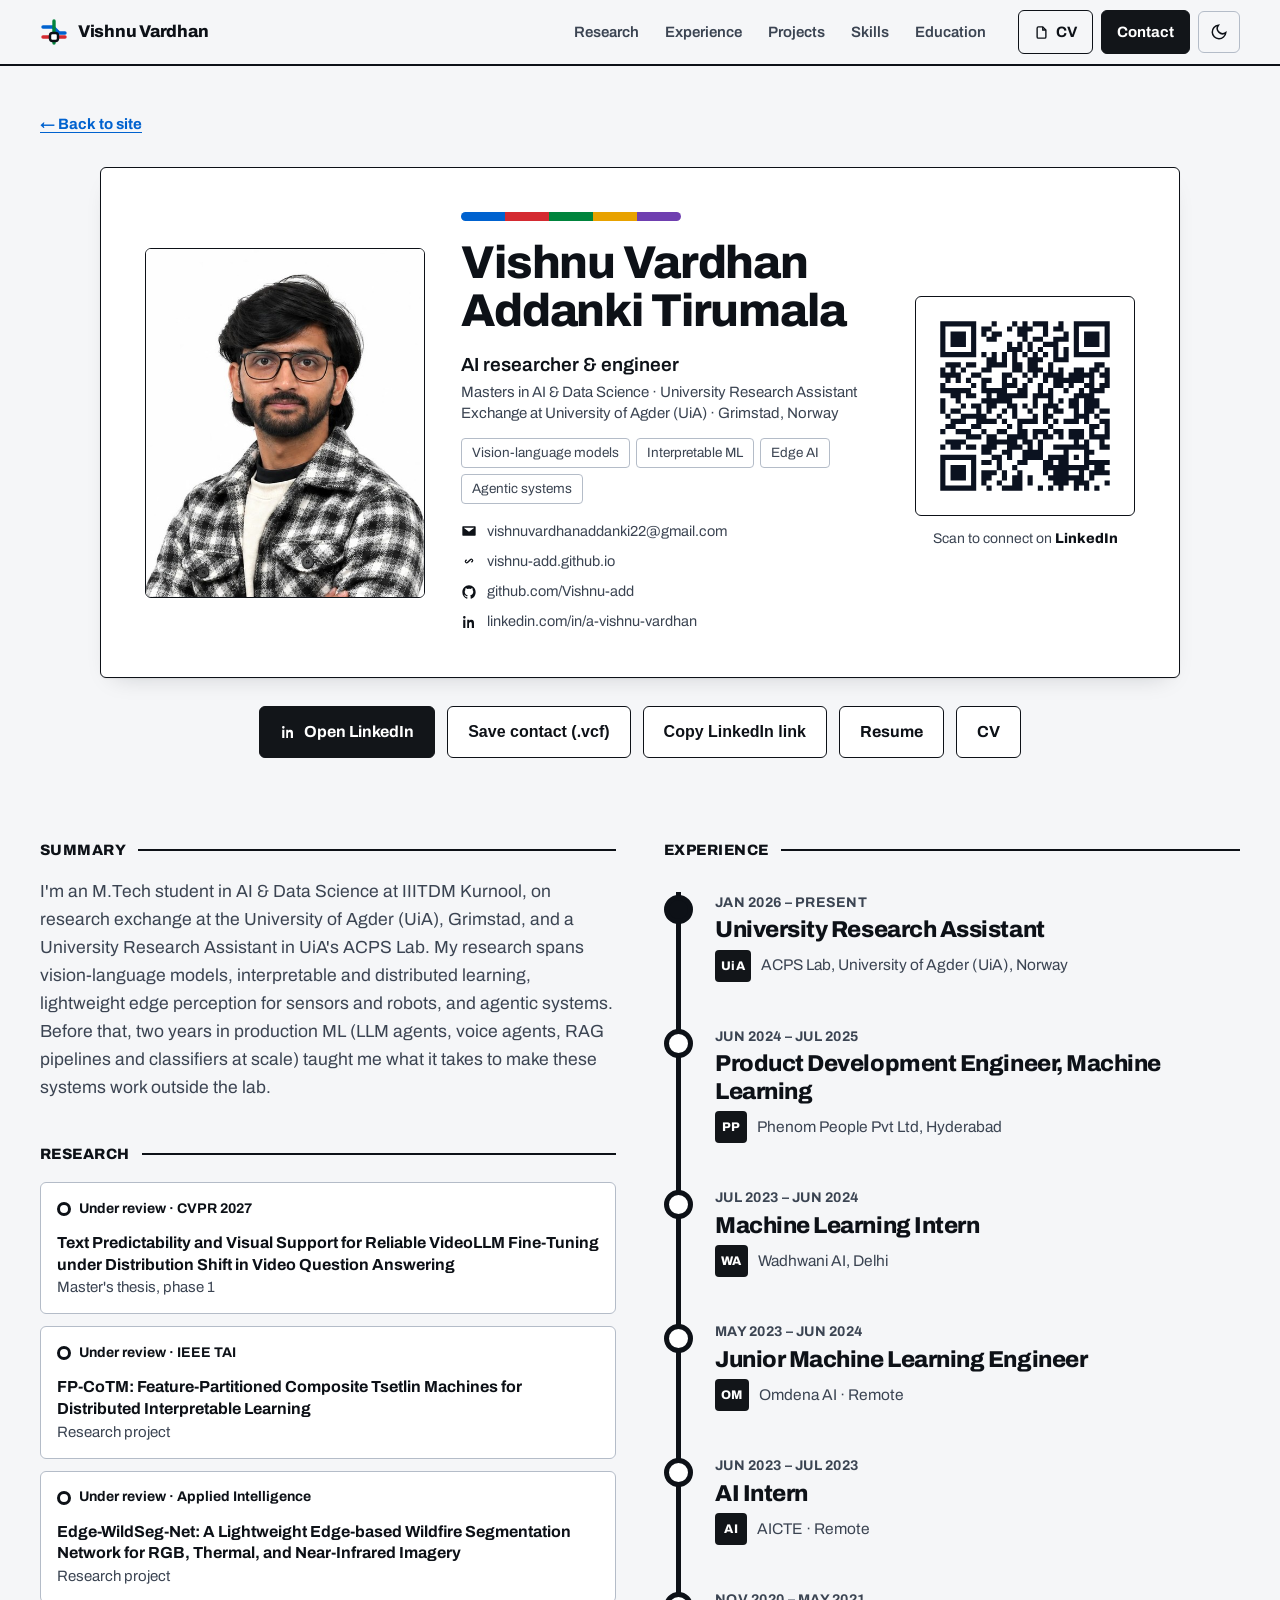
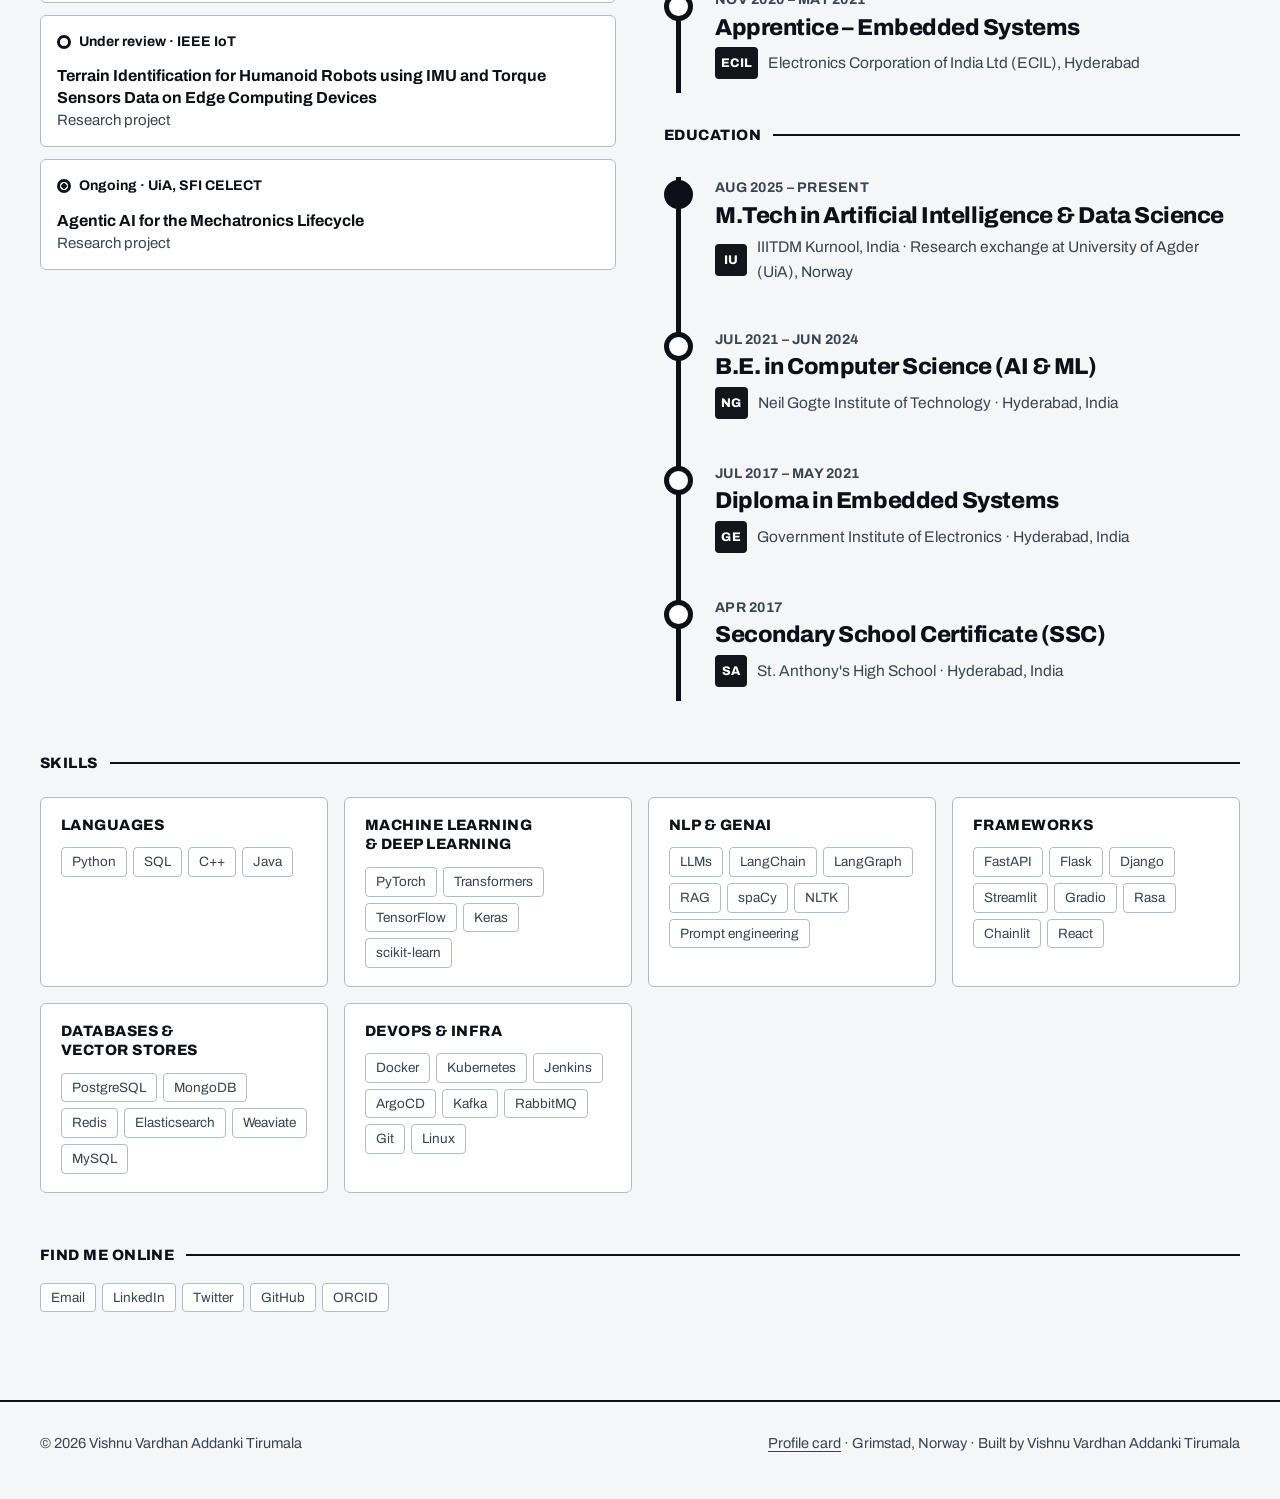
==== commit eedd96a4: "Rebuild home as a transit map of the research; sync facts with latest CV - Hero: name, actions and a" ====
--- a/card.html
+++ b/card.html
@@ -1,18 +1,19 @@
 <!DOCTYPE html>
-<html lang="en" data-theme="dark">
+<html lang="en" data-theme="light">
 <head>
-<script>(function(){try{var t=localStorage.getItem('theme');if(t!=='light'&&t!=='dark'){t='dark';}document.documentElement.setAttribute('data-theme',t);}catch(e){}})();</script>
+<script>(function(){try{var t=localStorage.getItem('theme');if(t!=='light'&&t!=='dark'){t='light';}document.documentElement.setAttribute('data-theme',t);}catch(e){}})();</script>
 <meta charset="UTF-8">
+<meta name="theme-color" content="#f5f6f8">
 <meta name="viewport" content="width=device-width, initial-scale=1.0">
 <title>Profile card — Vishnu Vardhan Addanki Tirumala</title>
 <meta name="description" content="AI researcher working on vision-language models, interpretable ML, edge perception and agentic systems. Masters in AI & Data Science, exchange at the University of Agder (UiA).">
 <meta property="og:title" content="Vishnu Vardhan Addanki Tirumala — AI researcher">
 <meta property="og:description" content="AI researcher working on vision-language models, interpretable ML, edge perception and agentic systems. Masters in AI & Data Science, exchange at the University of Agder (UiA).">
 <meta property="og:image" content="assets/vishnu.jpg">
-<link rel="icon" href="data:image/svg+xml,%3Csvg xmlns='http://www.w3.org/2000/svg' viewBox='0 0 32 32'%3E%3Crect width='32' height='32' rx='8' fill='%230a0d0c'/%3E%3Ccircle cx='16' cy='16' r='6' fill='%23c8ff3d'/%3E%3C/svg%3E">
+<link rel="icon" href="data:image/svg+xml,%3Csvg xmlns='http://www.w3.org/2000/svg' viewBox='0 0 32 32'%3E%3Crect width='32' height='32' rx='7' fill='%23ffffff'/%3E%3Cg fill='none' stroke-width='4' stroke-linecap='round' stroke-linejoin='round'%3E%3Cpath d='M5 11h10l6 6h6' stroke='%230062cf'/%3E%3Cpath d='M5 23h22' stroke='%23d42a31'/%3E%3Cpath d='M16 5v22' stroke='%2300843d'/%3E%3C/g%3E%3C/svg%3E">
 <link rel="preconnect" href="https://fonts.googleapis.com">
 <link rel="preconnect" href="https://fonts.gstatic.com" crossorigin>
-<link href="https://fonts.googleapis.com/css2?family=Instrument+Serif:ital@0;1&family=JetBrains+Mono:wght@400;500;600&family=Space+Grotesk:wght@400;500;600&display=swap" rel="stylesheet">
+<link href="https://fonts.googleapis.com/css2?family=Archivo:wght@400;500;600;700;800&display=swap" rel="stylesheet">
 <link rel="stylesheet" href="style.css">
 </head>
 <body data-page="card">
--- a/style.css
+++ b/style.css
@@ -1,222 +1,280 @@
 /* ============================================================
    Vishnu Vardhan Addanki Tirumala — research portfolio
-   "Lab notebook meets oscilloscope": ink-dark canvas, phosphor
-   lime + signal cyan, mono labels, serif display.
+   World: a transit diagram of the research. Signage white,
+   ink type, five route colours used only as lines and bullets,
+   black signage bands for section titles. One grotesk (Archivo).
    ============================================================ */
 :root{
-  --bg:#0a0d0c; --bg2:#0f1413; --card:#121918; --card2:#172120;
-  --line:#22302d; --line2:#2f423e;
-  --text:#e7efe9; --dim:#9bb0a6; --faint:#7a8c85;
-  --acc:#c8ff3d; --acc-ink:#0a0d0c; --sig:#4fd6e8; --warn:#ffb454; --pink:#ff7a90;
-  --glow:0 0 0 1px rgba(200,255,61,.25),0 10px 40px -10px rgba(200,255,61,.25);
-  --serif:'Instrument Serif',Georgia,'Times New Roman',serif;
-  --sans:'Space Grotesk',system-ui,-apple-system,'Segoe UI',sans-serif;
-  --mono:'JetBrains Mono',ui-monospace,'SFMono-Regular',Menlo,Consolas,monospace;
-  --r:14px;
-}
-:root[data-theme="light"]{
-  --bg:#f3f5f4; --bg2:#e6ebe9; --card:#ffffff; --card2:#f6f8f7;
-  --line:#d5ddda; --line2:#b9c6c2;
-  --text:#13201d; --dim:#44554f; --faint:#5a6c66;
-  --acc:#0b6b62; --acc-ink:#ffffff; --sig:#6a3fd1; --warn:#946200; --pink:#b3261e;
-  --glow:0 0 0 1px rgba(14,124,114,.3),0 12px 34px -12px rgba(14,124,114,.38);
+  --bg:#f5f6f8; --bg2:#e9ecf0; --card:#ffffff; --card2:#f2f4f7;
+  --line:#d8dde4; --line2:#b4bcc8;
+  --text:#0d1117; --dim:#3b4452; --faint:#545d6c;
+  --sign:#121519; --sign-ink:#ffffff;
+  /* route colours: M multimodal, I interpretable, E edge, A agentic, S shipped */
+  --l-m:#0062cf; --l-i:#d42a31; --l-e:#00843d; --l-a:#e8a200; --l-s:#6f3fb0;
+  --acc:#0062cf; --acc-ink:#ffffff;
+  /* aliases the animated diagrams draw with */
+  --sig:var(--l-e); --warn:var(--l-a); --pink:var(--l-i);
+  --sans:'Archivo',system-ui,-apple-system,'Segoe UI',Roboto,sans-serif;
+  --serif:var(--sans); --mono:var(--sans);
+  --code:ui-monospace,'SFMono-Regular',Menlo,Consolas,monospace;
+  --r:6px;
+  --shadow:0 1px 2px rgba(13,17,23,.06),0 10px 24px -14px rgba(13,17,23,.22);
+  color-scheme:light;
+  accent-color:var(--acc);
+}
+:root[data-theme="dark"]{
+  --bg:#0d1117; --bg2:#141a22; --card:#161d26; --card2:#1b232e;
+  --line:#2a3441; --line2:#3d4958;
+  --text:#eef2f7; --dim:#b6bfcc; --faint:#97a1b0;
+  --sign:#eef2f7; --sign-ink:#0d1117;
+  --l-m:#4b9bff; --l-i:#ff5d64; --l-e:#33c072; --l-a:#ffc23a; --l-s:#b58cf3;
+  --acc:#4b9bff; --acc-ink:#0d1117;
+  --shadow:0 1px 2px rgba(0,0,0,.4),0 12px 28px -14px rgba(0,0,0,.7);
+  color-scheme:dark;
 }
 *{box-sizing:border-box;margin:0;padding:0}
-html{scroll-behavior:smooth;scroll-padding-top:84px}
+html{scroll-behavior:smooth;scroll-padding-top:84px;scrollbar-color:var(--line2) var(--bg)}
 body{background:var(--bg);color:var(--text);font-family:var(--sans);font-size:17px;line-height:1.6;
-  -webkit-font-smoothing:antialiased;overflow-x:hidden}
-body::before{content:"";position:fixed;inset:0;pointer-events:none;z-index:0;opacity:.5;
-  background-image:linear-gradient(var(--line) 1px,transparent 1px),linear-gradient(90deg,var(--line) 1px,transparent 1px);
-  background-size:56px 56px;
-  -webkit-mask-image:radial-gradient(ellipse at 50% 0%,#000 0%,transparent 70%);mask-image:radial-gradient(ellipse at 50% 0%,#000 0%,transparent 70%);
-  opacity:.35}
+  -webkit-font-smoothing:antialiased;overflow-x:hidden;caret-color:var(--acc)}
 a{color:inherit;text-decoration:none}
 img,video,svg{max-width:100%;display:block}
-::selection{background:var(--acc);color:var(--acc-ink)}
-.wrap{width:min(1160px,100% - 40px);margin-inline:auto;position:relative;z-index:1}
-code{font-family:var(--mono);font-size:.86em;background:var(--card2);border:1px solid var(--line);padding:1px 6px;border-radius:6px}
-
-#progress{position:fixed;top:0;left:0;height:3px;width:0;background:linear-gradient(90deg,var(--acc),var(--sig));z-index:100}
+::selection{background:var(--l-a);color:#0d1117}
+.wrap{width:min(1200px,100% - 40px);margin-inline:auto;position:relative}
+code{font-family:var(--code);font-size:.86em;background:var(--card2);border:1px solid var(--line);padding:1px 6px;border-radius:4px}
+#progress{position:fixed;top:0;left:0;height:3px;width:0;background:var(--text);z-index:100}
+
+/* ---------- type ---------- */
+h1,h2,h3{font-family:var(--sans);font-weight:800;letter-spacing:-.025em;line-height:1.05;text-wrap:balance}
+p,li,.lede,.prose>div,.mini p,.ml-t small{text-wrap:pretty}
+h2{font-size:clamp(30px,3.6vw,44px)}
+.lede{max-width:66ch;color:var(--dim);font-size:18px;margin:22px 0 30px}
+section{padding:84px 0;position:relative}
+.eyebrow{font-size:13px;font-weight:700;color:var(--dim)}
 
 /* ---------- nav ---------- */
-nav.top{position:sticky;top:0;z-index:50;backdrop-filter:blur(14px);background:color-mix(in srgb,var(--bg) 78%,transparent);border-bottom:1px solid var(--line)}
-nav.top .wrap{display:flex;align-items:center;gap:22px;height:64px}
-.brand{font-family:var(--mono);font-size:14px;letter-spacing:.02em;display:flex;align-items:center;gap:10px;white-space:nowrap}
-.brand i{width:9px;height:9px;border-radius:50%;background:var(--acc);box-shadow:0 0 12px var(--acc)}
-.links{display:flex;gap:4px;margin-left:auto;list-style:none}
-.links a{font-family:var(--mono);font-size:12.5px;color:var(--dim);padding:7px 11px;border-radius:8px;transition:.2s}
-.links a:hover,.links a.active{color:var(--text);background:var(--card)}
-.links a.active{box-shadow:inset 0 -2px 0 var(--acc)}
+nav.top{position:sticky;top:0;z-index:50;background:var(--bg);border-bottom:2px solid var(--text)}
+nav.top .wrap{display:flex;align-items:center;gap:20px;height:64px}
+.brand{display:inline-flex;align-items:center;gap:10px;font-weight:800;font-size:17px;letter-spacing:-.015em;white-space:nowrap;min-height:44px;min-width:44px}
+.brand svg{width:28px;height:28px;flex:none}
+.brand svg path{fill:none;stroke-width:3.4;stroke-linecap:round;stroke-linejoin:round}
+.brand svg .bm{fill:var(--card);stroke:var(--text);stroke-width:2.4}
+.links{display:flex;gap:2px;margin-left:auto;list-style:none}
+.links a{display:block;font-weight:600;font-size:15px;color:var(--dim);padding:8px 12px;border-radius:var(--r)}
+.links a:hover{color:var(--text);background:var(--bg2)}
+.links a.active{color:var(--text);text-decoration:underline;text-decoration-thickness:3px;text-underline-offset:9px}
 .nav-right{display:flex;align-items:center;gap:8px}
-.icon-btn{width:36px;height:36px;border-radius:9px;border:1px solid var(--line);display:grid;place-items:center;color:var(--dim);background:transparent;cursor:pointer;transition:.2s}
-.icon-btn:hover{color:var(--acc);border-color:var(--acc)}
-.icon-btn svg{width:17px;height:17px}
-:root[data-theme="light"] .i-sun{display:none}
-:root:not([data-theme="light"]) .i-moon{display:none}
+.icon-btn{width:42px;height:42px;border-radius:var(--r);border:1.5px solid var(--line2);display:grid;place-items:center;color:var(--text);background:transparent;cursor:pointer}
+.icon-btn:hover{background:var(--bg2);border-color:var(--text)}
+.icon-btn svg{width:18px;height:18px}
+:root:not([data-theme="dark"]) .i-sun{display:none}
+:root[data-theme="dark"] .i-moon{display:none}
 .menu-toggle{display:none}
-
-
-/* ---------- buttons / labels ---------- */
-.btn{display:inline-flex;align-items:center;gap:8px;font-family:var(--mono);font-size:13px;font-weight:600;padding:12px 18px;border-radius:10px;border:1px solid var(--line2);color:var(--text);background:transparent;cursor:pointer;transition:.2s}
-.btn:hover{border-color:var(--acc);color:var(--acc);transform:translateY(-2px)}
-.btn.primary{background:var(--acc);color:var(--acc-ink);border-color:var(--acc)}
-.btn.primary:hover{color:var(--acc-ink);box-shadow:var(--glow)}
-.btn svg{width:15px;height:15px}
-.eyebrow{font-family:var(--mono);font-size:12px;letter-spacing:.14em;text-transform:uppercase;color:var(--acc)}
-.sec-head{display:flex;align-items:baseline;gap:16px;margin-bottom:14px}
-.sec-head .idx{font-family:var(--mono);font-size:13px;color:var(--acc)}
-h1,h2,h3{font-family:var(--serif);font-weight:400;line-height:1.05;letter-spacing:-.01em}
-h2{font-size:clamp(38px,5vw,60px)}
-.lede{max-width:700px;color:var(--dim);font-size:18px;margin-bottom:40px}
-section{padding:96px 0;position:relative}
-
-/* ---------- hero ---------- */
-.hero{min-height:calc(100vh - 64px);display:flex;align-items:center;padding:60px 0 40px;position:relative;overflow:hidden}
-#net{position:absolute;inset:0;width:100%;height:100%;z-index:0}
-.hero .wrap{display:grid;grid-template-columns:1.35fr .65fr;gap:48px;align-items:center}
-.hero h1{font-size:clamp(48px,8vw,104px);margin:18px 0 8px}
-.hero h1 em{font-style:italic;color:var(--acc)}
-.typed{font-family:var(--mono);font-size:clamp(16px,2.2vw,22px);color:var(--text);min-height:36px;margin-bottom:22px}
-.typed .w{color:var(--sig);border-right:2px solid var(--sig);padding-right:3px;animation:caret .8s steps(1) infinite}
-@keyframes caret{50%{border-color:transparent}}
-.hero .sub{max-width:640px;color:var(--dim);font-size:18px;margin-bottom:30px}
+.btn-nav{display:inline-flex;align-items:center;gap:7px;font-weight:700;font-size:15px;padding:9px 15px;border-radius:var(--r);background:var(--sign);color:var(--sign-ink);border:1.5px solid var(--sign);transition:background .15s,border-color .15s,color .15s}
+.btn-nav svg{width:15px;height:15px}
+.btn-nav:hover{background:var(--acc);border-color:var(--acc);color:var(--acc-ink)}
+.btn-nav.ghost{background:transparent;color:var(--text);border-color:var(--text)}
+.btn-nav.ghost:hover{background:var(--text);color:var(--bg)}
+
+/* ---------- buttons ---------- */
+.btn{display:inline-flex;align-items:center;gap:8px;font-weight:700;font-size:16px;padding:12px 20px;border-radius:var(--r);border:1.5px solid var(--text);color:var(--text);background:var(--card);cursor:pointer;transition:background .15s,color .15s,border-color .15s}
+.btn:hover{background:var(--text);color:var(--bg)}
+.btn.primary{background:var(--sign);color:var(--sign-ink);border-color:var(--sign)}
+.btn.primary:hover{background:var(--acc);border-color:var(--acc);color:var(--acc-ink)}
+.btn svg{width:16px;height:16px;flex:none}
 .cta{display:flex;flex-wrap:wrap;gap:12px}
-.portrait{position:relative;justify-self:center;width:min(100%,320px);aspect-ratio:1}
-.portrait .ring{position:absolute;inset:-14px;border-radius:50%;border:1px dashed var(--line2);animation:spin 40s linear infinite}
-.portrait .ring2{position:absolute;inset:-34px;border-radius:50%;border:1px solid var(--line);animation:spin 70s linear infinite reverse}
-.portrait .ring2::after,.portrait .ring::after{content:"";position:absolute;top:8%;left:50%;width:10px;height:10px;border-radius:50%;background:var(--acc);box-shadow:0 0 14px var(--acc)}
-.portrait .ring2::after{background:var(--sig);box-shadow:0 0 14px var(--sig);top:auto;bottom:6%}
-@keyframes spin{to{transform:rotate(360deg)}}
-.portrait img{width:100%;height:100%;object-fit:cover;border-radius:50%;border:3px solid var(--line2);filter:saturate(.95) contrast(1.03)}
-.portrait .tag{position:absolute;font-family:var(--mono);font-size:12px;background:var(--card);border:1px solid var(--line2);padding:5px 9px;border-radius:7px;color:var(--dim);animation:float 6s ease-in-out infinite}
-.portrait .t1{left:-28px;top:12%}.portrait .t2{right:-34px;top:46%;animation-delay:-2s}.portrait .t3{left:6%;bottom:-6px;animation-delay:-4s}
-.portrait .tag b{color:var(--acc);font-weight:500}
-@keyframes float{50%{transform:translateY(-8px)}}
-.scroll-hint{position:absolute;bottom:14px;left:50%;font-family:var(--mono);font-size:12px;color:var(--faint);letter-spacing:.2em;z-index:1;display:none}
-
+
+/* ---------- line bullets (the lettered route discs) ---------- */
+.lb,.lg-b,.bb{display:inline-grid;place-items:center;flex:none;border-radius:50%;background:var(--lc);color:#fff;font-style:normal;font-weight:800;line-height:1}
+.lb{width:26px;height:26px;font-size:13px}
+.lg-b{width:22px;height:22px;font-size:12px}
+.bb{width:32px;height:32px;font-size:16px}
+.k-a{color:#0d1117}
+:root[data-theme="dark"] .lb,:root[data-theme="dark"] .lg-b,:root[data-theme="dark"] .bb{color:#0d1117}
+
+/* ---------- signage bands (section titles) ---------- */
+.band{display:flex;align-items:center;justify-content:space-between;gap:16px;background:var(--sign);color:var(--sign-ink);padding:16px 24px;border-radius:var(--r)}
+.band h2{font-size:clamp(26px,3vw,38px);letter-spacing:-.02em}
+.bullets{display:flex;gap:6px}
+
+/* ---------- hero: name + the research map ---------- */
+.hero{padding:40px 0 56px;border-bottom:2px solid var(--text)}
+.hero-grid{display:grid;grid-template-columns:minmax(0,5fr) minmax(0,7fr);gap:48px;align-items:start}
+.hero-copy{padding-top:12px}
+.avatar{width:80px;height:80px;border-radius:50%;object-fit:cover;border:2.5px solid var(--text);margin-bottom:22px}
+.hero h1{font-size:clamp(38px,3.9vw,56px);margin-bottom:16px}
+.affil{font-weight:600;font-size:15.5px;color:var(--dim);margin-bottom:18px;max-width:46ch}
+.hero .sub{color:var(--dim);font-size:18px;max-width:46ch;margin-bottom:24px}
+.acc-row{display:flex;gap:14px;align-items:flex-start;padding:14px 18px;border:1.5px solid var(--text);border-radius:var(--r);background:var(--card);margin-bottom:26px;max-width:48ch;color:var(--dim);font-size:15.5px;line-height:1.45;transition:background .15s}
+.acc-row:hover{background:var(--card2)}
+.acc-row b{display:block;color:var(--text);font-size:16px;margin-bottom:2px}
+.mk-dot{flex:none;width:18px;height:18px;border-radius:50%;background:var(--text);box-shadow:0 0 0 3px var(--card),0 0 0 7px var(--l-i);margin:3px 4px 0}
+
+.hero-map{background:var(--card);border:1.5px solid var(--text);border-radius:var(--r);padding:18px 18px 14px;box-shadow:var(--shadow)}
+.tmap{width:100%;height:auto;overflow:visible}
+.route{fill:none;stroke-width:9;stroke-linecap:round;stroke-linejoin:round}
+.bullet text{font:800 15px var(--sans);fill:#fff}
+.bullet.k-a text{fill:#0d1117}
+:root[data-theme="dark"] .bullet text{fill:#0d1117}
+.st{cursor:pointer}
+.st:focus{outline:none}
+.st .hit{fill:transparent;stroke:none}
+.st:hover .hit,.st.on .hit{fill:var(--bg2)}
+.st:focus-visible .hit{fill:var(--bg2);stroke:var(--acc);stroke-width:3}
+.mk{fill:var(--card);stroke:var(--text);stroke-width:3.6}
+.mk.accepted{fill:var(--text)}
+.mk.planned{stroke-width:2.8;stroke-dasharray:3.6 2.6}
+.mk-in{fill:var(--text)}
+.st-l{font:600 14px var(--sans);fill:var(--text);paint-order:stroke;stroke:var(--card);stroke-width:6px;stroke-linejoin:round}
+.st.on .st-l{font-weight:800}
+/* signature moment: the network draws itself once */
+@media (prefers-reduced-motion:no-preference){
+  .route{stroke-dasharray:1;stroke-dashoffset:1;animation:draw 1.1s cubic-bezier(.16,1,.3,1) forwards;animation-delay:calc(var(--d) * 140ms + 120ms)}
+}
+@keyframes draw{to{stroke-dashoffset:0}}
+
+.map-panel{display:grid;grid-template-columns:200px minmax(0,1fr);gap:18px;align-items:center;margin-top:10px;padding:14px 0 2px;border-top:1px solid var(--line);min-height:128px}
+.mp-art{aspect-ratio:16/9;overflow:hidden;background:var(--card2)}
+.mp-art svg{width:100%;height:100%}
+.mp-art.txt{display:grid;place-items:center;background:var(--sign);color:var(--sign-ink);font-weight:800;font-size:22px;letter-spacing:-.01em}
+.mp-status{display:flex;align-items:center;gap:6px;font-size:13.5px;font-weight:600;color:var(--dim)}
+.mp-status span{margin-left:4px}
+.mp-body b{display:block;font-size:16.5px;line-height:1.3;margin:6px 0 8px;display:-webkit-box;-webkit-line-clamp:2;-webkit-box-orient:vertical;overflow:hidden}
+.mp-go{font-weight:700;font-size:15px;color:var(--acc);text-decoration:underline;text-underline-offset:3px}
+.legend{display:flex;flex-wrap:wrap;gap:8px 16px;margin-top:12px;padding-top:12px;border-top:1px solid var(--line);font-size:14px;color:var(--dim);list-style:none}
+.legend li{display:flex;align-items:center;gap:7px}
+.legend li b{color:var(--text)}
+.legend svg{width:20px;height:20px;flex:none;overflow:visible}
+.legend .lg-break{flex-basis:100%;height:0}
+.map-list{display:none}
 
 /* ---------- about ---------- */
-.about-grid{max-width:68ch}
-.about-grid p{color:var(--dim);margin-bottom:18px;font-size:18px}
-
-/* ---------- research cards ---------- */
-.r-grid{display:grid;grid-template-columns:repeat(6,1fr);gap:22px}
-.r-card{grid-column:span 2;background:var(--card);border:1px solid var(--line);border-radius:var(--r);overflow:hidden;display:flex;flex-direction:column;transition:transform .25s,border-color .25s,box-shadow .25s;will-change:transform}
+#about{padding:8px 0 0}
+.about-grid > div{max-width:68ch}
+.about-grid p{color:var(--dim);font-size:18px;margin-bottom:16px}
+
+/* ---------- research ---------- */
+.r-grid{display:grid;grid-template-columns:repeat(6,1fr);gap:20px;margin-top:22px}
+.r-card{grid-column:span 2;background:var(--card);border:1px solid var(--line2);border-radius:var(--r);overflow:hidden;display:flex;flex-direction:column;transition:border-color .15s,box-shadow .15s}
 .r-card:nth-child(1),.r-card:nth-child(2){grid-column:span 3}
-.r-card:hover{border-color:var(--acc);box-shadow:var(--glow)}
-.r-thumb{position:relative;aspect-ratio:16/9;background:radial-gradient(120% 120% at 20% 0%,var(--card2),var(--bg2));border-bottom:1px solid var(--line);overflow:hidden}
+.r-card:hover,.r-card:target{border-color:var(--text);box-shadow:var(--shadow)}
+.r-thumb{position:relative;aspect-ratio:16/9;background:var(--card2);border-bottom:1px solid var(--line);overflow:hidden}
 .r-card:nth-child(1) .r-thumb,.r-card:nth-child(2) .r-thumb{aspect-ratio:2/1}
 .r-thumb svg{width:100%;height:100%}
-.r-thumb::after{content:"";position:absolute;inset:0;background:linear-gradient(transparent 60%,color-mix(in srgb,var(--card) 70%,transparent));pointer-events:none}
+.r-body{padding:20px 22px 22px;display:flex;flex-direction:column;gap:10px;flex:1}
 .r-top{display:flex;align-items:center;gap:10px;flex-wrap:wrap}
-.badge{font-family:var(--mono);font-size:12px;font-weight:600;padding:5px 10px;border-radius:99px;display:inline-flex;align-items:center;gap:7px;background:var(--bg2);border:1px solid var(--line2);color:var(--text)}
-.badge i{width:7px;height:7px;border-radius:50%;background:var(--warn)}
-.badge.accepted i{background:var(--acc);box-shadow:0 0 8px var(--acc)}
-.badge.review i{background:var(--sig)}
-.badge.planned i{background:var(--faint)}
-.badge.ongoing i{background:var(--pink)}
-.r-body{padding:22px 24px 24px;display:flex;flex-direction:column;gap:10px;flex:1}
-.r-kind{font-family:var(--mono);font-size:12px;color:var(--faint);text-transform:uppercase;letter-spacing:.1em}
-.r-card h3{font-size:29px;line-height:1.08}
+.badge{font-size:14px;font-weight:700;display:inline-flex;align-items:center;gap:8px;color:var(--text)}
+.badge i{width:14px;height:14px;border-radius:50%;border:3px solid var(--text);background:var(--card);flex:none}
+.badge.accepted i{background:var(--text)}
+.badge.planned i{border-style:dashed}
+.badge.ongoing i{background:radial-gradient(circle,var(--text) 0 2.5px,var(--card) 3px)}
+.r-kind{font-size:13.5px;color:var(--faint);font-weight:600}
+.r-card h3{font-size:22px;line-height:1.2;letter-spacing:-.02em}
 .r-card p{color:var(--dim);font-size:15.5px}
-.tags{display:flex;flex-wrap:wrap;gap:7px;margin-top:auto;padding-top:8px}
-.tags span,.chip{font-family:var(--mono);font-size:12px;padding:4px 9px;border:1px solid var(--line2);border-radius:99px;color:var(--dim);transition:.2s}
-.r-venue{font-family:var(--mono);font-size:12px;color:var(--sig)}
-.pub{margin-top:34px;border:1px solid var(--line);border-left:3px solid var(--acc);border-radius:10px;padding:18px 22px;background:var(--card);display:flex;gap:18px;align-items:center;flex-wrap:wrap}
-.pub b{font-family:var(--serif);font-weight:400;font-size:23px;flex:1 1 360px;line-height:1.2}
-.pub span{font-family:var(--mono);font-size:12px;color:var(--dim)}
-.pub .ok{color:var(--acc)}
-
-/* pipeline */
-.pipe{display:grid;grid-template-columns:repeat(4,1fr);margin-top:34px;border:1px solid var(--line);border-radius:var(--r);overflow:hidden}
-.pipe div{padding:16px 20px;border-right:1px solid var(--line);background:var(--card);position:relative}
-.pipe div:last-child{border:0}
-.pipe small{font-family:var(--mono);font-size:12px;color:var(--faint);text-transform:uppercase;letter-spacing:.1em}
-.pipe b{display:block;font-family:var(--serif);font-weight:400;font-size:34px;color:var(--acc);line-height:1.1}
-.pipe p{font-size:13px;color:var(--dim);line-height:1.35}
-
-/* ---------- timeline ---------- */
-.tl{position:relative;border-left:1px solid var(--line2);margin-left:8px}
-.tl-item{position:relative;padding:0 0 38px 34px}
-.tl-item::before{content:"";position:absolute;left:-6px;top:8px;width:11px;height:11px;border-radius:50%;background:var(--bg);border:2px solid var(--acc);transition:.2s}
-.tl-item:hover::before{background:var(--acc);box-shadow:0 0 14px var(--acc)}
-.tl-date{font-family:var(--mono);font-size:12px;color:var(--acc);letter-spacing:.06em}
-.tl-role{font-family:var(--serif);font-size:30px;line-height:1.1;margin:4px 0}
-.tl-org{display:flex;align-items:center;gap:10px;color:var(--dim);font-size:15px;margin-bottom:10px}
-.logo{display:inline-grid;place-items:center;min-width:30px;height:30px;padding:0 6px;border-radius:8px;font-family:var(--mono);font-size:12px;font-weight:700;color:#fff;letter-spacing:.02em}
-.tl-item ul{list-style:none;color:var(--dim);font-size:15.5px;max-width:780px}
-.tl-item li{padding-left:20px;position:relative;margin-bottom:6px}
-.tl-item li::before{content:"›";position:absolute;left:2px;color:var(--acc);font-weight:700}
+.r-venue{font-size:14px;font-weight:700}
+.tags{display:flex;flex-wrap:wrap;gap:6px;margin-top:auto;padding-top:6px}
+.tags span,.chip{font-size:13.5px;padding:3px 10px;border:1px solid var(--line2);border-radius:4px;color:var(--dim);background:var(--card)}
+.pub{margin-top:6px;display:flex;gap:10px 18px;align-items:center;flex-wrap:wrap;padding:16px 20px;border:1.5px solid var(--text);border-radius:var(--r);background:var(--card)}
+.pub:target{box-shadow:0 0 0 4px var(--l-i)}
+.pub .ok{display:inline-flex;align-items:center;gap:8px;font-weight:800;font-size:15px}
+.pub b{flex:1 1 360px;font-size:19px;font-weight:700;line-height:1.3;letter-spacing:-.01em}
+.pub > span:last-child{font-size:14.5px;color:var(--dim)}
+
+/* ---------- timeline: a single line with stations ---------- */
+.tl{position:relative;margin:30px 0 0 12px;border-left:5px solid var(--text)}
+.tl-item{position:relative;padding:0 0 34px 34px}
+.tl-item:last-child{padding-bottom:4px}
+.tl-item::before{content:"";position:absolute;left:-17px;top:3px;width:29px;height:29px;border-radius:50%;background:var(--card);border:5px solid var(--text);box-sizing:border-box}
+.tl-item:first-child::before{background:var(--text)}
+.tl-date{font-size:14px;font-weight:700;color:var(--dim);font-variant-numeric:tabular-nums;letter-spacing:.02em}
+.tl-role{font-size:23px;font-weight:800;letter-spacing:-.02em;line-height:1.2;margin:2px 0 6px}
+.tl-org{display:flex;align-items:center;gap:10px;color:var(--dim);font-size:15.5px;margin-bottom:10px}
+.logo{display:inline-grid;place-items:center;min-width:32px;height:32px;padding:0 6px;border-radius:4px;background:var(--sign);color:var(--sign-ink);font-size:12.5px;font-weight:800;letter-spacing:.02em;flex:none}
+.tl-item ul{list-style:none;color:var(--dim);font-size:15.5px;max-width:72ch}
+.tl-item li{padding-left:18px;position:relative;margin-bottom:6px}
+.tl-item li::before{content:"";position:absolute;left:2px;top:.6em;width:7px;height:7px;border-radius:50%;background:var(--text)}
 
 /* ---------- projects ---------- */
-.p-grid{display:grid;grid-template-columns:repeat(auto-fill,minmax(320px,1fr));gap:22px}
-.p-card{background:var(--card);border:1px solid var(--line);border-radius:var(--r);overflow:hidden;display:flex;flex-direction:column;transition:transform .25s,border-color .25s,box-shadow .25s;will-change:transform}
-.p-card:hover{border-color:var(--acc);box-shadow:var(--glow)}
-.p-thumb{position:relative;aspect-ratio:16/10;overflow:hidden;background:var(--bg2);border-bottom:1px solid var(--line)}
-.p-thumb img,.p-thumb video{width:100%;height:100%;object-fit:cover;object-position:top;transition:transform .6s cubic-bezier(.2,.7,.2,1)}
-.p-card:hover .p-thumb img,.p-card:hover .p-thumb video{transform:scale(1.06)}
-.p-thumb.gen{display:grid;place-items:center}
-.p-thumb.gen::before{content:"";position:absolute;inset:0;background:var(--g);opacity:.9}
-.p-thumb.gen::after{content:"";position:absolute;inset:0;background-image:radial-gradient(rgba(255,255,255,.25) 1px,transparent 1px);background-size:18px 18px;animation:drift 12s linear infinite}
-@keyframes drift{to{background-position:18px 18px}}
-.p-thumb.gen .em{position:relative;z-index:1;font-size:56px;filter:drop-shadow(0 8px 14px rgba(0,0,0,.35));transition:transform .4s}
-.p-card:hover .p-thumb.gen .em{transform:scale(1.15) rotate(-6deg)}
-.p-tag{position:absolute;top:12px;left:12px;z-index:2;font-family:var(--mono);font-size:12px;font-weight:600;padding:4px 10px;border-radius:99px;background:rgba(10,13,12,.82);color:var(--acc);border:1px solid var(--line2)}
-:root[data-theme="light"] .p-tag{background:rgba(255,255,255,.94)}
-.p-play{position:absolute;right:12px;bottom:12px;z-index:2;font-family:var(--mono);font-size:12px;background:var(--acc);color:var(--acc-ink);padding:3px 9px;border-radius:99px;font-weight:700}
+.p-grid{display:grid;gap:20px;margin-top:22px}
+#pgrid{grid-template-columns:repeat(2,minmax(0,1fr))}
+.p-card{background:var(--card);border:1px solid var(--line2);border-radius:var(--r);overflow:hidden;display:flex;flex-direction:column;transition:border-color .15s,box-shadow .15s}
+.p-card:hover{border-color:var(--text);box-shadow:var(--shadow)}
+.p-thumb{position:relative;aspect-ratio:16/9;overflow:hidden;background:var(--card2);border-bottom:1px solid var(--line)}
+.p-thumb img,.p-thumb video,.p-thumb svg{width:100%;height:100%;object-fit:cover;object-position:top}
+.p-thumb.gen{display:grid;place-items:center;background:var(--sign)}
+.p-thumb.gen .em{display:none}
+.p-tag{display:inline-block;align-self:flex-start;font-size:13px;font-weight:700;padding:3px 9px;border-radius:4px;background:var(--bg2);color:var(--text)}
+.p-play{position:absolute;right:12px;bottom:12px;z-index:2;font-size:12.5px;font-weight:700;background:var(--sign);color:var(--sign-ink);padding:3px 9px;border-radius:4px}
 .p-body{padding:18px 20px 20px;display:flex;flex-direction:column;gap:8px;flex:1}
-.p-body h3{font-family:var(--sans);font-weight:600;font-size:18px;line-height:1.3;letter-spacing:0}
-.p-body p{color:var(--dim);font-size:14.5px;display:-webkit-box;-webkit-line-clamp:3;-webkit-box-orient:vertical;overflow:hidden}
-.p-more{margin-top:auto;padding-top:6px;font-family:var(--mono);font-size:12px;color:var(--acc)}
-.p-more::after{content:" →";transition:margin .2s}.p-card:hover .p-more::after{margin-left:6px}
+.p-body h3{font-size:22px;line-height:1.2;letter-spacing:-.02em}
+.p-body p{color:var(--dim);font-size:15.5px;display:-webkit-box;-webkit-line-clamp:3;-webkit-box-orient:vertical;overflow:hidden}
+.p-more{margin-top:auto;padding-top:4px;font-weight:700;font-size:15px;color:var(--acc)}
+.p-more::after{content:" →"}
+.more-p,.beyond{margin-top:22px;border:1px solid var(--line2);border-radius:var(--r);background:var(--card)}
+.more-p summary,.beyond summary{cursor:pointer;list-style:none;display:flex;align-items:center;gap:12px;padding:16px 20px;font-weight:700;min-height:52px}
+.more-p summary::-webkit-details-marker,.beyond summary::-webkit-details-marker{display:none}
+.more-p summary::after,.beyond summary::after{content:"+";margin-left:auto;font-weight:800;font-size:22px;line-height:1;transition:transform .2s}
+.more-p[open] summary::after,.beyond[open] summary::after{transform:rotate(45deg)}
+.more-p summary:hover,.beyond summary:hover{background:var(--card2)}
+.p-rows{display:grid;border-top:1px solid var(--line)}
+.p-row{display:grid;grid-template-columns:140px minmax(0,1fr);column-gap:18px;row-gap:2px;padding:14px 20px;border-bottom:1px solid var(--line);align-items:baseline}
+.p-row:last-child{border-bottom:0}
+.p-row:hover{background:var(--card2)}
+.p-row .p-tag{grid-row:1 / span 2;align-self:start}
+.p-row b{font-weight:700;font-size:16.5px}
+.p-row .p-row-d{color:var(--dim);font-size:14.5px;overflow:hidden;text-overflow:ellipsis;white-space:nowrap}
 
 /* ---------- skills ---------- */
-.sk-grid{display:grid;grid-template-columns:repeat(auto-fit,minmax(300px,1fr));gap:18px}
-.sk{background:var(--card);border:1px solid var(--line);border-radius:var(--r);padding:20px 22px}
-.sk h2,.sk h3{line-height:1.3;font-family:var(--mono);font-size:12px;font-weight:500;color:var(--acc);text-transform:uppercase;letter-spacing:.12em;margin-bottom:14px}
-.sk .chips{display:flex;flex-wrap:wrap;gap:8px}
-.chip{font-size:12.5px;color:var(--text);background:var(--bg2)}
-.chip:hover{border-color:var(--acc);color:var(--acc);transform:translateY(-2px)}
+.sk-grid{display:grid;grid-template-columns:repeat(auto-fit,minmax(280px,1fr));gap:16px;margin-top:22px}
+.sk{background:var(--card);border:1px solid var(--line2);border-radius:var(--r);padding:18px 20px}
+.sk h2,.sk h3{font-size:15px;font-weight:800;letter-spacing:.03em;text-transform:uppercase;margin-bottom:12px;line-height:1.3}
+.chips{display:flex;flex-wrap:wrap;gap:6px}
 
 /* ---------- credentials ---------- */
-.two{display:grid;grid-template-columns:1fr 1fr;gap:56px}
-.sub-h{font-family:var(--mono);font-size:12px;letter-spacing:.14em;text-transform:uppercase;color:var(--acc);margin:0 0 20px;display:flex;align-items:center;gap:12px}
-.sub-h::after{content:"";flex:1;height:1px;background:var(--line)}
-.cards{display:grid;gap:14px}
-.mini{background:var(--card);border:1px solid var(--line);border-radius:12px;padding:16px 18px;transition:.2s}
-.mini:hover{border-color:var(--line2);transform:translateX(4px)}
-.mini b{display:block;font-size:15.5px;line-height:1.35}
-.mini small{display:block;font-family:var(--mono);font-size:12px;color:var(--sig);margin:2px 0 4px}
-.mini p{font-size:14px;color:var(--dim)}
-details.cert{background:var(--card);border:1px solid var(--line);border-radius:12px;margin-bottom:10px}
-details.cert summary{cursor:pointer;list-style:none;padding:14px 18px;display:flex;align-items:center;gap:12px;font-weight:600;font-size:15px}
+.two{display:grid;grid-template-columns:1fr 1fr;gap:48px}
+.sub-h{font-size:15px;font-weight:800;letter-spacing:.03em;text-transform:uppercase;margin:0 0 16px;display:flex;align-items:center;gap:12px}
+.sub-h::after{content:"";flex:1;height:2px;background:var(--text)}
+.cards{display:grid;gap:12px}
+.mini{background:var(--card);border:1px solid var(--line2);border-radius:var(--r);padding:14px 16px}
+.mini b{display:block;font-size:16px;line-height:1.35}
+.mini small{display:block;font-size:13.5px;font-weight:600;color:var(--dim);margin:2px 0 4px}
+.mini p{font-size:15px;color:var(--dim)}
+.beyond-body{padding:12px 20px 26px;border-top:1px solid var(--line)}
+details.cert{background:var(--card);border:1px solid var(--line2);border-radius:var(--r);margin-bottom:10px}
+details.cert summary{cursor:pointer;list-style:none;padding:12px 16px;display:flex;align-items:center;gap:12px;font-weight:700;font-size:15.5px}
 details.cert summary::-webkit-details-marker{display:none}
-details.cert summary::after{content:"+";margin-left:auto;font-family:var(--mono);color:var(--acc);font-size:18px;transition:.2s}
+details.cert summary::after{content:"+";margin-left:auto;font-weight:800;font-size:20px;transition:transform .2s}
 details.cert[open] summary::after{transform:rotate(45deg)}
-details.cert summary em{font-style:normal;font-family:var(--mono);font-size:12px;color:var(--faint)}
-details.cert ul{list-style:none;padding:0 18px 14px}
-details.cert li{display:flex;justify-content:space-between;gap:12px;padding:7px 0;border-top:1px solid var(--line);font-size:14px;color:var(--dim)}
-details.cert li span{font-family:var(--mono);font-size:12px;color:var(--faint);white-space:nowrap}
-.lang{display:flex;flex-wrap:wrap;gap:10px;align-items:center;margin-bottom:10px}
-.lang small{font-family:var(--mono);font-size:12px;color:var(--faint);width:120px}
-
-/* ---------- contact ---------- */
-.contact{background:linear-gradient(135deg,var(--card),var(--bg2));border:1px solid var(--line2);border-radius:22px;padding:clamp(28px,5vw,64px);position:relative;overflow:hidden;text-align:center}
-.contact::before{content:"";position:absolute;width:520px;height:520px;right:-180px;top:-220px;border-radius:50%;background:radial-gradient(circle,color-mix(in srgb,var(--acc) 30%,transparent),transparent 70%);animation:float 9s ease-in-out infinite}
-.contact h2{position:relative;font-size:clamp(36px,5.4vw,68px);max-width:820px;margin:12px auto 18px}
-.contact p{position:relative;max-width:640px;margin:0 auto 28px;color:var(--dim);font-size:18px}
-.contact .cta{justify-content:center;position:relative}
-.soc{display:flex;justify-content:center;flex-wrap:wrap;gap:10px;margin-top:26px;position:relative}
-.soc a{font-family:var(--mono);font-size:12.5px;padding:8px 14px;border:1px solid var(--line2);border-radius:99px;color:var(--dim);transition:.2s;display:flex;align-items:center;gap:8px}
-.soc a:hover{color:var(--acc);border-color:var(--acc)}
-.soc svg{width:14px;height:14px;fill:currentColor}
-footer{padding:34px 0 50px;border-top:1px solid var(--line);color:var(--faint);font-family:var(--mono);font-size:12px;position:relative;z-index:1}
+details.cert summary em{font-style:normal;font-size:13px;font-weight:600;color:var(--faint)}
+details.cert ul{list-style:none;padding:0 16px 12px}
+details.cert li{display:flex;justify-content:space-between;gap:12px;padding:7px 0;border-top:1px solid var(--line);font-size:14.5px;color:var(--dim)}
+details.cert li span{font-size:13px;color:var(--faint);white-space:nowrap;font-variant-numeric:tabular-nums}
+.lang{display:flex;flex-wrap:wrap;gap:8px;align-items:center;margin-bottom:10px}
+.lang small{font-size:13.5px;font-weight:600;color:var(--dim);width:120px}
+
+/* ---------- contact: the terminus ---------- */
+.contact{background:var(--sign);color:var(--sign-ink);border-radius:var(--r);padding:clamp(28px,5vw,60px);position:relative;overflow:hidden}
+.routes{display:grid;grid-template-columns:repeat(5,1fr);height:9px;border-radius:5px;overflow:hidden;margin-bottom:34px;max-width:420px}
+.routes i:nth-child(1){background:var(--l-m)}.routes i:nth-child(2){background:var(--l-i)}.routes i:nth-child(3){background:var(--l-e)}.routes i:nth-child(4){background:var(--l-a)}.routes i:nth-child(5){background:var(--l-s)}
+.contact h2{font-size:clamp(32px,4.6vw,56px);max-width:18ch;margin-bottom:16px}
+.contact p{max-width:60ch;color:color-mix(in srgb,var(--sign-ink) 82%,var(--sign));font-size:18px;margin-bottom:28px}
+.contact .btn{background:transparent;color:var(--sign-ink);border-color:var(--sign-ink)}
+.contact .btn:hover{background:var(--sign-ink);color:var(--sign)}
+.contact .btn.primary{background:var(--sign-ink);color:var(--sign)}
+.contact .btn.primary:hover{background:var(--acc);border-color:var(--acc);color:var(--acc-ink)}
+.soc{display:flex;flex-wrap:wrap;gap:10px;margin-top:24px}
+.soc a{font-size:15px;font-weight:600;padding:9px 14px;border:1px solid color-mix(in srgb,var(--sign-ink) 40%,var(--sign));border-radius:var(--r);color:var(--sign-ink);display:flex;align-items:center;gap:8px}
+.soc a:hover{background:color-mix(in srgb,var(--sign-ink) 14%,var(--sign))}
+.soc svg{width:15px;height:15px;fill:currentColor}
+footer{padding:30px 0 44px;border-top:2px solid var(--text);color:var(--dim);font-size:14.5px}
 footer .wrap{display:flex;justify-content:space-between;gap:16px;flex-wrap:wrap}
-
-/* ---------- reveal ---------- */
-.rv{transition:transform .35s cubic-bezier(.2,.7,.2,1)}
-
-/* ---------- SVG thumbnail animation ---------- */
+footer a{text-decoration:underline;text-underline-offset:3px}
+
+/* ---------- reveal (no hide-until-scrolled) ---------- */
+.rv{transition:none}
+
+/* ---------- motion inside the hand-built diagrams ---------- */
+@keyframes float{50%{transform:translateY(-8px)}}
+@keyframes spin{to{transform:rotate(360deg)}}
 .fl{stroke-dasharray:5 7;animation:dash 1.1s linear infinite}
 @keyframes dash{to{stroke-dashoffset:-24}}
 .blink{animation:blink 2.4s ease-in-out infinite}
@@ -228,70 +286,9 @@
 .orbit.r{animation-direction:reverse;animation-duration:22s}
 .spin{transform-box:fill-box;transform-origin:center;animation:spin 9s linear infinite}
 .spin.r{animation-direction:reverse}
+.spin[style*="transform-origin"]{transform-box:view-box}
 .fade-o{animation:fadeo 4s ease-in-out infinite}
 @keyframes fadeo{0%,35%{opacity:1}55%,85%{opacity:.08}100%{opacity:1}}
-
-/* ---------- project / cv pages ---------- */
-.page-pad{padding:56px 0 90px}
-.back{font-family:var(--mono);font-size:13px;color:var(--acc)}
-.proj h1{font-size:clamp(38px,6vw,72px);margin:14px 0 24px}
-.prose{max-width:760px;color:var(--dim);font-size:17.5px}
-.prose>div{margin-bottom:18px}
-.prose strong{color:var(--text)}
-.prose a{color:var(--acc);text-decoration:underline}
-.fig{margin:22px 0;border:1px solid var(--line);border-radius:12px;overflow:hidden;background:var(--card);cursor:zoom-in}
-.fig img,.fig video{width:100%;max-height:560px;object-fit:contain;background:var(--bg2)}
-.fig figcaption{font-family:var(--mono);font-size:12px;color:var(--faint);padding:10px 14px;border-top:1px solid var(--line)}
-.thumbs{display:grid;grid-template-columns:repeat(auto-fill,minmax(180px,1fr));gap:12px;margin-top:14px}
-.thumbs button{border:1px solid var(--line);background:var(--card);border-radius:10px;overflow:hidden;cursor:zoom-in;color:var(--dim);font-family:var(--mono);font-size:12px;text-align:left;transition:.2s}
-.thumbs button:hover{border-color:var(--acc)}
-.thumbs img{aspect-ratio:4/3;width:100%;object-fit:cover;object-position:top}
-.thumbs span{display:block;padding:7px 9px}
-.lb{position:fixed;inset:0;background:rgba(0,0,0,.92);z-index:200;display:none;place-items:center;padding:30px}
-.lb.open{display:grid}
-.lb img{max-height:88vh;max-width:92vw;object-fit:contain;border-radius:8px}
-.lb button{position:absolute;background:var(--card);color:var(--text);border:1px solid var(--line2);width:44px;height:44px;border-radius:50%;font-size:20px;cursor:pointer}
-.lb .x{top:20px;right:20px}.lb .pv{left:20px;top:50%}.lb .nx{right:20px;top:50%}
-.lb p{position:absolute;bottom:20px;font-family:var(--mono);font-size:12px;color:#aab}
-
-/* ---------- responsive ---------- */
-@media (max-width:980px){
-  .links{display:none;position:absolute;top:64px;left:0;right:0;flex-direction:column;background:var(--bg);border-bottom:1px solid var(--line);padding:10px 20px 16px}
-  .links.open{display:flex}
-  .menu-toggle{display:grid}
-  nav.top .wrap{gap:10px}.nav-right{margin-left:auto}
-  .hero .wrap{grid-template-columns:1fr}
-  .portrait{width:200px;order:-1;justify-self:start;margin:10px 0 10px 14px}
-  .portrait .t1,.portrait .t2{display:none}
-  .two{grid-template-columns:1fr;gap:34px}
-  .r-grid{grid-template-columns:1fr 1fr}.r-card,.r-card:nth-child(1),.r-card:nth-child(2){grid-column:span 1}
-  .r-card:nth-child(5){grid-column:span 2}
-  .pipe{grid-template-columns:1fr 1fr}.pipe div:nth-child(2){border-right:0}.pipe div:nth-child(-n+2){border-bottom:1px solid var(--line)}
-}
-@media (max-width:640px){
-  body{font-size:16px}
-  section{padding:68px 0}
-  .r-grid{grid-template-columns:1fr}.r-card:nth-child(5){grid-column:span 1}
-  .btn-nav svg{display:none}
-  .btn-nav{padding:8px 10px}
-  .brand span{display:none}
-}
-@media (prefers-reduced-motion:reduce){
-  *{animation:none!important;transition:none!important}
-  .rv{opacity:1;transform:none}
-}
-
-.cv-sec{padding:0}
-
-/* nav doc buttons */
-.btn-nav{display:inline-flex;align-items:center;gap:7px;font-family:var(--mono);font-size:12.5px;font-weight:600;background:var(--acc);color:var(--acc-ink);border:1px solid var(--acc);border-radius:9px;padding:8px 13px;transition:.2s}
-.btn-nav svg{width:14px;height:14px}
-.btn-nav:hover{transform:translateY(-1px);box-shadow:var(--glow)}
-.btn-nav.ghost{background:transparent;color:var(--text);border-color:var(--line2)}
-.btn-nav.ghost:hover{color:var(--acc);border-color:var(--acc)}
-:root[data-theme="light"] body::before{opacity:.5}
-
-/* thumbnail animation helpers */
 @keyframes cyc{0%,30%{opacity:1}36%,100%{opacity:0}}
 @keyframes cyc2{0%,30%{opacity:1}36%,100%{opacity:.18}}
 .cyc{animation:cyc 3.6s infinite}
@@ -304,106 +301,143 @@
 @keyframes cgr{0%,16%{opacity:.25}20%,48%{opacity:1}52%,100%{opacity:.25}}
 @keyframes ct{0%,48%{opacity:.25}52%,80%{opacity:1}84%,100%{opacity:.25}}
 .cg{animation:cg 4s linear infinite}.cgr{animation:cgr 4s linear infinite}.ct{animation:ct 4s linear infinite}
-
-.spin[style*="transform-origin"]{transform-box:view-box}
-
-/* ---------- profile / business card ---------- */
-.card-stage{margin-top:34px;display:flex;flex-direction:column;align-items:center;gap:30px}
-.bcard{position:relative;width:min(1080px,100%);display:grid;grid-template-columns:auto 1fr auto;gap:36px;align-items:center;padding:clamp(24px,4vw,46px);border-radius:24px;background:linear-gradient(135deg,var(--card),var(--bg2));border:1px solid var(--line2);overflow:hidden;box-shadow:0 40px 80px -40px #000,var(--glow)}
-.bcard::before{content:"";position:absolute;inset:0;background-image:linear-gradient(var(--line) 1px,transparent 1px),linear-gradient(90deg,var(--line) 1px,transparent 1px);background-size:34px 34px;opacity:.35;-webkit-mask-image:radial-gradient(ellipse at 100% 0,#000,transparent 70%);mask-image:radial-gradient(ellipse at 100% 0,#000,transparent 70%)}
-.bc-glow{position:absolute;width:380px;height:380px;left:-140px;bottom:-200px;border-radius:50%;background:radial-gradient(circle,color-mix(in srgb,var(--acc) 26%,transparent),transparent 70%);animation:float 9s ease-in-out infinite}
-.bc-main,.bc-qr{position:relative}
-.bc-id{display:flex;gap:18px;align-items:center;margin-bottom:18px}
-.bc-id img{width:84px;height:84px;border-radius:50%;object-fit:cover;border:2px solid var(--acc)}
-.bc-id h1{font-size:clamp(30px,4.2vw,46px);margin-top:4px}
-.bc-role{font-size:19px;font-weight:500;line-height:1.4;margin-bottom:14px}
-.bc-role span{display:block;margin-top:4px;color:var(--dim);font-size:14.5px;font-weight:400}
-.bc-chips{display:flex;flex-wrap:wrap;gap:8px;margin-bottom:18px}
-.bc-rows{display:grid;gap:7px;font-family:var(--mono);font-size:12.5px;color:var(--dim)}
-.bc-row{display:flex;gap:10px;align-items:center}
-.bc-row svg{width:15px;height:15px;color:var(--acc);flex:none}
-.bc-qr{display:flex;flex-direction:column;align-items:center;gap:12px;font-family:var(--mono);font-size:12px;color:var(--dim);text-align:center}
-.bc-qr strong{color:var(--acc);font-weight:600}
-.qr-tile{position:relative;background:#fff;padding:14px;border-radius:16px;box-shadow:0 18px 40px -18px #000;transition:transform .3s}
-.bc-qr:hover .qr-tile{transform:scale(1.04) rotate(-1.5deg)}
-.qr-tile img{width:190px;height:190px;display:block}
-.qr-tile i{position:absolute;width:22px;height:22px;border:3px solid var(--acc)}
-.qr-tile .c1{top:-6px;left:-6px;border-right:0;border-bottom:0;border-radius:10px 0 0 0}
-.qr-tile .c2{top:-6px;right:-6px;border-left:0;border-bottom:0;border-radius:0 10px 0 0}
-.qr-tile .c3{bottom:-6px;left:-6px;border-right:0;border-top:0;border-radius:0 0 0 10px}
-.qr-tile .c4{bottom:-6px;right:-6px;border-left:0;border-top:0;border-radius:0 0 10px 0}
-.qr-scan{position:absolute;left:10px;right:10px;top:14px;height:2px;background:var(--acc);box-shadow:0 0 14px var(--acc);animation:qrscan 2.6s ease-in-out infinite}
-@keyframes qrscan{0%,100%{transform:translateY(0)}50%{transform:translateY(186px)}}
-.bc-actions{justify-content:center}
-.card-page .mini .badge{margin-bottom:2px}
-@media (max-width:760px){.bcard{grid-template-columns:1fr;gap:26px}.bc-qr{order:-1}.qr-tile img{width:170px;height:170px}.bc-id{flex-direction:column;align-items:flex-start}}
-
-.card-page .chips{display:flex;flex-wrap:wrap;gap:8px}
-
-
-
-/* project art thumbnails */
-.p-thumb.art{background:radial-gradient(120% 120% at 20% 0%,var(--card2),var(--bg2))}
-.p-thumb.art svg{width:100%;height:100%;transition:transform .6s cubic-bezier(.2,.7,.2,1)}
-.p-card:hover .p-thumb.art svg{transform:scale(1.05)}
-.p-body .p-tag{position:static;align-self:flex-start;background:var(--bg2);color:var(--acc);margin-bottom:2px;display:inline-block}
 @keyframes settle{0%,12%{transform:translate(var(--x),var(--y))}50%,84%{transform:none}100%{transform:translate(var(--x),var(--y))}}
 .settle{animation:settle 7s ease-in-out infinite}
 @keyframes scanv{0%,100%{transform:translateY(0)}50%{transform:translateY(120px)}}
 @keyframes scanv2{0%,100%{transform:translateY(0)}50%{transform:translateY(100px)}}
 @keyframes scanv3{0%,100%{transform:translateY(0)}50%{transform:translateY(74px)}}
+@keyframes scan2{0%,100%{transform:translateX(0)}50%{transform:translateX(76px)}}
+@keyframes scan3{0%,100%{transform:translateX(0)}50%{transform:translateX(284px)}}
 @keyframes scan5{0%,100%{transform:translateX(0)}50%{transform:translateX(296px)}}
 @keyframes needle{0%,100%{transform:rotate(-62deg)}50%{transform:rotate(62deg)}}
 .needle{transform-origin:236px 128px;transform-box:view-box;animation:needle 3.4s ease-in-out infinite}
 @keyframes ecg{to{stroke-dashoffset:0}}
 .ecg{animation:ecg 2.4s linear infinite}
 
-@keyframes ecg{to{stroke-dashoffset:0}}
-
-/* profile card: large portrait */
-.bc-photo{position:relative;width:clamp(230px,26vw,290px);aspect-ratio:4/5;border-radius:20px;overflow:hidden;border:2px solid var(--acc);box-shadow:0 24px 50px -24px #000;background:#fff}
-.bc-photo img{width:100%;height:100%;object-fit:cover;object-position:50% 18%;transition:transform .6s cubic-bezier(.2,.7,.2,1)}
-.bcard:hover .bc-photo img{transform:scale(1.04)}
-@media (max-width:980px){.bcard{grid-template-columns:auto 1fr}.bc-qr{grid-column:1 / -1;flex-direction:row;justify-content:center;gap:22px;order:0}}
-@media (max-width:760px){.bcard{grid-template-columns:1fr}.bc-photo{width:min(100%,320px);aspect-ratio:1;justify-self:center}.bc-qr{flex-direction:column;order:0}}
-
-
-/* ---------- project tiers + collapsed credentials ---------- */
-.more-p,.beyond{margin-top:28px;border:1px solid var(--line);border-radius:var(--r);background:var(--card)}
-.more-p summary,.beyond summary{cursor:pointer;list-style:none;display:flex;align-items:center;gap:12px;padding:16px 20px;font-weight:600;min-height:48px}
-.more-p summary::-webkit-details-marker,.beyond summary::-webkit-details-marker{display:none}
-.more-p summary::after,.beyond summary::after{content:"+";margin-left:auto;font-family:var(--mono);color:var(--acc);font-size:20px;transition:transform .2s}
-.more-p[open] summary::after,.beyond[open] summary::after{transform:rotate(45deg)}
-.p-rows{display:grid;border-top:1px solid var(--line)}
-.p-row{display:grid;grid-template-columns:130px minmax(0,1fr);column-gap:18px;row-gap:2px;padding:14px 20px;border-bottom:1px solid var(--line);align-items:baseline}
-.p-row:last-child{border-bottom:0}
-.p-row:hover{background:var(--bg2)}
-.p-row .p-tag{position:static;grid-row:1 / span 2;align-self:start;display:inline-block;background:var(--bg2);color:var(--acc)}
-.p-row b{font-weight:600;font-size:16px}
-.p-row .p-row-d{color:var(--dim);font-size:14px;overflow:hidden;text-overflow:ellipsis;white-space:nowrap}
-.beyond-body{padding:8px 20px 26px;border-top:1px solid var(--line)}
-@media (max-width:640px){.p-row{grid-template-columns:1fr}.p-row .p-tag{grid-row:auto}.p-row .p-row-d{white-space:normal}}
-footer a{text-decoration:underline;text-underline-offset:3px}
-/* four flagships sit as a 2x2, not 3+1 */
-#pgrid{grid-template-columns:repeat(2,minmax(0,1fr))}
-@media (max-width:760px){#pgrid{grid-template-columns:1fr}}
+/* ---------- project page ---------- */
+.page-pad{padding:44px 0 88px}
+.back{font-weight:700;font-size:15px;color:var(--acc);text-decoration:underline;text-underline-offset:3px}
+.proj-head{display:grid;gap:48px;margin-top:26px;margin-bottom:44px;align-items:center}
+.proj-head.has-art{grid-template-columns:minmax(0,1.05fr) minmax(0,.95fr)}
+.proj h1,.proj-title h1{font-size:clamp(36px,5vw,60px);margin:14px 0 16px}
+.proj-lede{max-width:56ch;margin:0 0 26px}
+.proj-art{border:1.5px solid var(--text);border-radius:var(--r);overflow:hidden;aspect-ratio:16/9;background:var(--card2)}
+.proj-art svg{width:100%;height:100%;display:block}
+.prose{max-width:64ch;color:var(--dim);font-size:17.5px}
+.prose>div{margin-bottom:18px}
+.prose strong{color:var(--text)}
+.prose a{color:var(--acc);text-decoration:underline}
+.prose ul,.prose ol{margin:8px 0 0 22px}
+.fig{margin:22px 0;border:1px solid var(--line2);border-radius:var(--r);overflow:hidden;background:var(--card);cursor:zoom-in}
+.fig img,.fig video{width:100%;max-height:560px;object-fit:contain;background:var(--card2)}
+.fig figcaption{font-size:14px;color:var(--faint);padding:10px 14px;border-top:1px solid var(--line)}
+.sub-h + .thumbs{margin-top:14px}
+.thumbs{display:grid;grid-template-columns:repeat(auto-fill,minmax(180px,1fr));gap:12px}
+.thumbs button{border:1px solid var(--line2);background:var(--card);border-radius:var(--r);overflow:hidden;cursor:zoom-in;color:var(--dim);font:inherit;font-size:13.5px;text-align:left}
+.thumbs button:hover{border-color:var(--text)}
+.thumbs img{aspect-ratio:4/3;width:100%;object-fit:cover;object-position:top}
+.thumbs span{display:block;padding:7px 9px}
+.lb{position:fixed;inset:0;background:rgba(8,10,13,.94);z-index:200;display:none;place-items:center;padding:30px}
+.lb.open{display:grid}
+.lb img{max-height:88vh;max-width:92vw;object-fit:contain;border-radius:4px}
+.lb button{position:absolute;background:#fff;color:#0d1117;border:0;width:46px;height:46px;border-radius:50%;font-size:22px;font-weight:700;cursor:pointer}
+.lb .x{top:20px;right:20px}.lb .pv{left:20px;top:50%}.lb .nx{right:20px;top:50%}
+.lb p{position:absolute;bottom:20px;font-size:14px;color:#d7dce3}
+.cv-sec{padding:0}
+
+/* ---------- profile card ---------- */
+.card-stage{margin-top:30px;display:flex;flex-direction:column;align-items:center;gap:28px}
+.bcard{position:relative;width:min(1080px,100%);display:grid;grid-template-columns:auto 1fr auto;gap:36px;align-items:center;padding:clamp(24px,4vw,44px);border-radius:var(--r);background:var(--card);border:1.5px solid var(--text);box-shadow:var(--shadow)}
+.bcard .routes{max-width:220px;margin-bottom:18px}
+.bc-main,.bc-qr{position:relative}
+.bc-id{display:flex;gap:18px;align-items:center;margin-bottom:16px}
+.bc-id h1{font-size:clamp(30px,4.2vw,46px)}
+.bc-role{font-size:19px;font-weight:600;line-height:1.4;margin-bottom:14px}
+.bc-role span{display:block;margin-top:4px;color:var(--dim);font-size:15px;font-weight:400}
+.bc-chips{display:flex;flex-wrap:wrap;gap:6px;margin-bottom:16px}
+.bc-rows{display:grid;gap:7px;font-size:14.5px;color:var(--dim)}
+.bc-row{display:flex;gap:10px;align-items:center}
+.bc-row svg{width:16px;height:16px;color:var(--text);flex:none}
+.bc-qr{display:flex;flex-direction:column;align-items:center;gap:12px;font-size:14px;color:var(--dim);text-align:center}
+.bc-qr strong{color:var(--text);font-weight:800}
+.qr-tile{position:relative;background:#fff;padding:14px;border-radius:var(--r);border:1.5px solid #0d1117}
+.qr-tile img{width:190px;height:190px;display:block}
+.qr-tile i{display:none}
+.bc-actions{justify-content:center}
+.bc-photo{position:relative;width:clamp(220px,24vw,280px);aspect-ratio:4/5;border-radius:var(--r);overflow:hidden;border:1.5px solid var(--text);background:#fff}
+.bc-photo img{width:100%;height:100%;object-fit:cover;object-position:50% 18%}
+.card-page .mini .badge{margin-bottom:2px}
+.card-page .chips{display:flex;flex-wrap:wrap;gap:6px}
+.card-page a.chip:hover{border-color:var(--text);color:var(--text)}
 
 /* ---------- accessibility ---------- */
-:focus-visible{outline:2px solid var(--acc);outline-offset:3px;border-radius:4px}
-.skip{position:absolute;left:12px;top:-60px;z-index:100;background:var(--acc);color:var(--acc-ink);padding:12px 18px;border-radius:10px;font-family:var(--mono);font-size:14px;font-weight:600;transition:top .15s}
+:focus-visible{outline:3px solid var(--acc);outline-offset:3px;border-radius:4px}
+.skip{position:absolute;left:12px;top:-64px;z-index:100;background:var(--sign);color:var(--sign-ink);padding:12px 18px;border-radius:var(--r);font-size:15px;font-weight:700;transition:top .15s}
 .skip:focus{top:12px}
-.brand{min-height:44px;min-width:44px;display:inline-flex;align-items:center}
+
+/* ---------- responsive ---------- */
+@media (max-width:1100px){
+  /* narrower screens: name and actions, then the network, then the longer intro */
+  .hero{padding:26px 0 44px}
+  .hero-grid{display:flex;flex-direction:column;gap:0}
+  .hero-copy{display:contents}
+  .hero-copy .avatar{order:1;width:56px;height:56px;margin:0 0 12px;border-width:2px}
+  .hero h1{order:2;margin-bottom:16px}
+  .hero .cta{order:3;margin-bottom:22px}
+  .hero-map{order:4;margin-bottom:30px}
+  .affil{order:5}.hero .sub{order:6;max-width:62ch}.acc-row{order:7;margin-bottom:0;max-width:62ch}
+}
+@media (max-width:980px){
+  .links{display:none;position:absolute;top:64px;left:0;right:0;flex-direction:column;background:var(--bg);border-bottom:2px solid var(--text);padding:10px 20px 16px}
+  .links.open{display:flex}
+  .menu-toggle{display:grid}
+  nav.top .wrap{gap:10px}.nav-right{margin-left:auto}
+  .two{grid-template-columns:1fr;gap:34px}
+  .r-grid{grid-template-columns:1fr 1fr}.r-card,.r-card:nth-child(1),.r-card:nth-child(2){grid-column:span 1}
+  .r-card:nth-child(5){grid-column:span 2}
+  .proj-head.has-art{grid-template-columns:1fr;gap:28px}.proj-art{order:-1}
+  .bcard{grid-template-columns:auto 1fr}.bc-qr{grid-column:1 / -1;flex-direction:row;justify-content:center;gap:22px}
+}
+@media (max-width:760px){
+  .tmap,.map-panel,.legend{display:none}
+  .hero h1{font-size:clamp(32px,9vw,40px)}
+  .hero-map{padding:14px 14px 6px}
+  .map-list{display:grid;gap:14px}
+  .ml-line h2{display:flex;align-items:center;gap:10px;font-size:17px;letter-spacing:-.01em;margin-bottom:4px}
+  .ml-line ol{list-style:none;margin-left:11px;border-left:8px solid var(--lc)}
+  .ml-line li a{display:flex;align-items:center;gap:14px;min-height:44px;padding:3px 0;margin-left:-15px}
+  .mks{flex:none;width:22px;height:22px;border-radius:50%;background:var(--card);border:4px solid var(--text)}
+  .mks.accepted{background:var(--text)}
+  .mks.planned{border-style:dashed}
+  .mks.ongoing{background:radial-gradient(circle,var(--text) 0 3px,var(--card) 3.5px)}
+  .mks.project{border-radius:5px}
+  .mks.xchg{width:26px;height:26px;margin-left:-2px;margin-right:-2px}
+  .ml-t{display:flex;flex-direction:column;line-height:1.3;font-weight:700;font-size:16px}
+  .ml-t small{color:var(--dim);font-size:14px;font-weight:500}
+  #pgrid{grid-template-columns:1fr}
+  .bcard{grid-template-columns:1fr;gap:26px}.bc-photo{width:min(100%,300px);aspect-ratio:1;justify-self:center}.bc-qr{flex-direction:column}
+  .p-row{grid-template-columns:1fr}.p-row .p-tag{grid-row:auto}.p-row .p-row-d{white-space:normal}
+}
+@media (max-width:640px){
+  body{font-size:16px}
+  section{padding:60px 0}
+  .r-grid{grid-template-columns:1fr}.r-card:nth-child(5){grid-column:span 1}
+  .btn-nav svg{display:none}
+  .btn-nav{padding:9px 12px}
+  .brand span{display:none}
+  .band{padding:14px 16px}
+  .bb{width:26px;height:26px;font-size:13px}
+}
 @media (pointer:coarse),(max-width:760px){
   .links a,.btn-nav,.btn,.soc a,.icon-btn,.p-row,.more-p summary,.beyond summary,details.cert summary{min-height:44px}
   .icon-btn{min-width:44px}
   .links a{display:flex;align-items:center}
 }
-
-/* ---------- project page header ---------- */
-.proj-head{display:grid;gap:48px;margin-top:28px;margin-bottom:44px;align-items:center}
-.proj-head.has-art{grid-template-columns:minmax(0,1.05fr) minmax(0,.95fr)}
-.proj-title h1{margin:14px 0 16px}
-.proj-lede{max-width:56ch;margin-bottom:26px}
-.proj-art{border:1px solid var(--line);border-radius:var(--r);overflow:hidden;aspect-ratio:16/9;background:radial-gradient(120% 120% at 20% 0%,var(--card2),var(--bg2))}
-.proj-art svg{width:100%;height:100%;display:block}
-@media (max-width:900px){.proj-head.has-art{grid-template-columns:1fr;gap:28px}.proj-art{order:-1}}
+@media (prefers-reduced-motion:reduce){
+  *{animation:none!important;transition:none!important}
+  html{scroll-behavior:auto}
+}
+@media print{
+  nav.top,.skip,#progress,.icon-btn,.map-panel{display:none}
+  .route{stroke-dashoffset:0;animation:none}
+}
